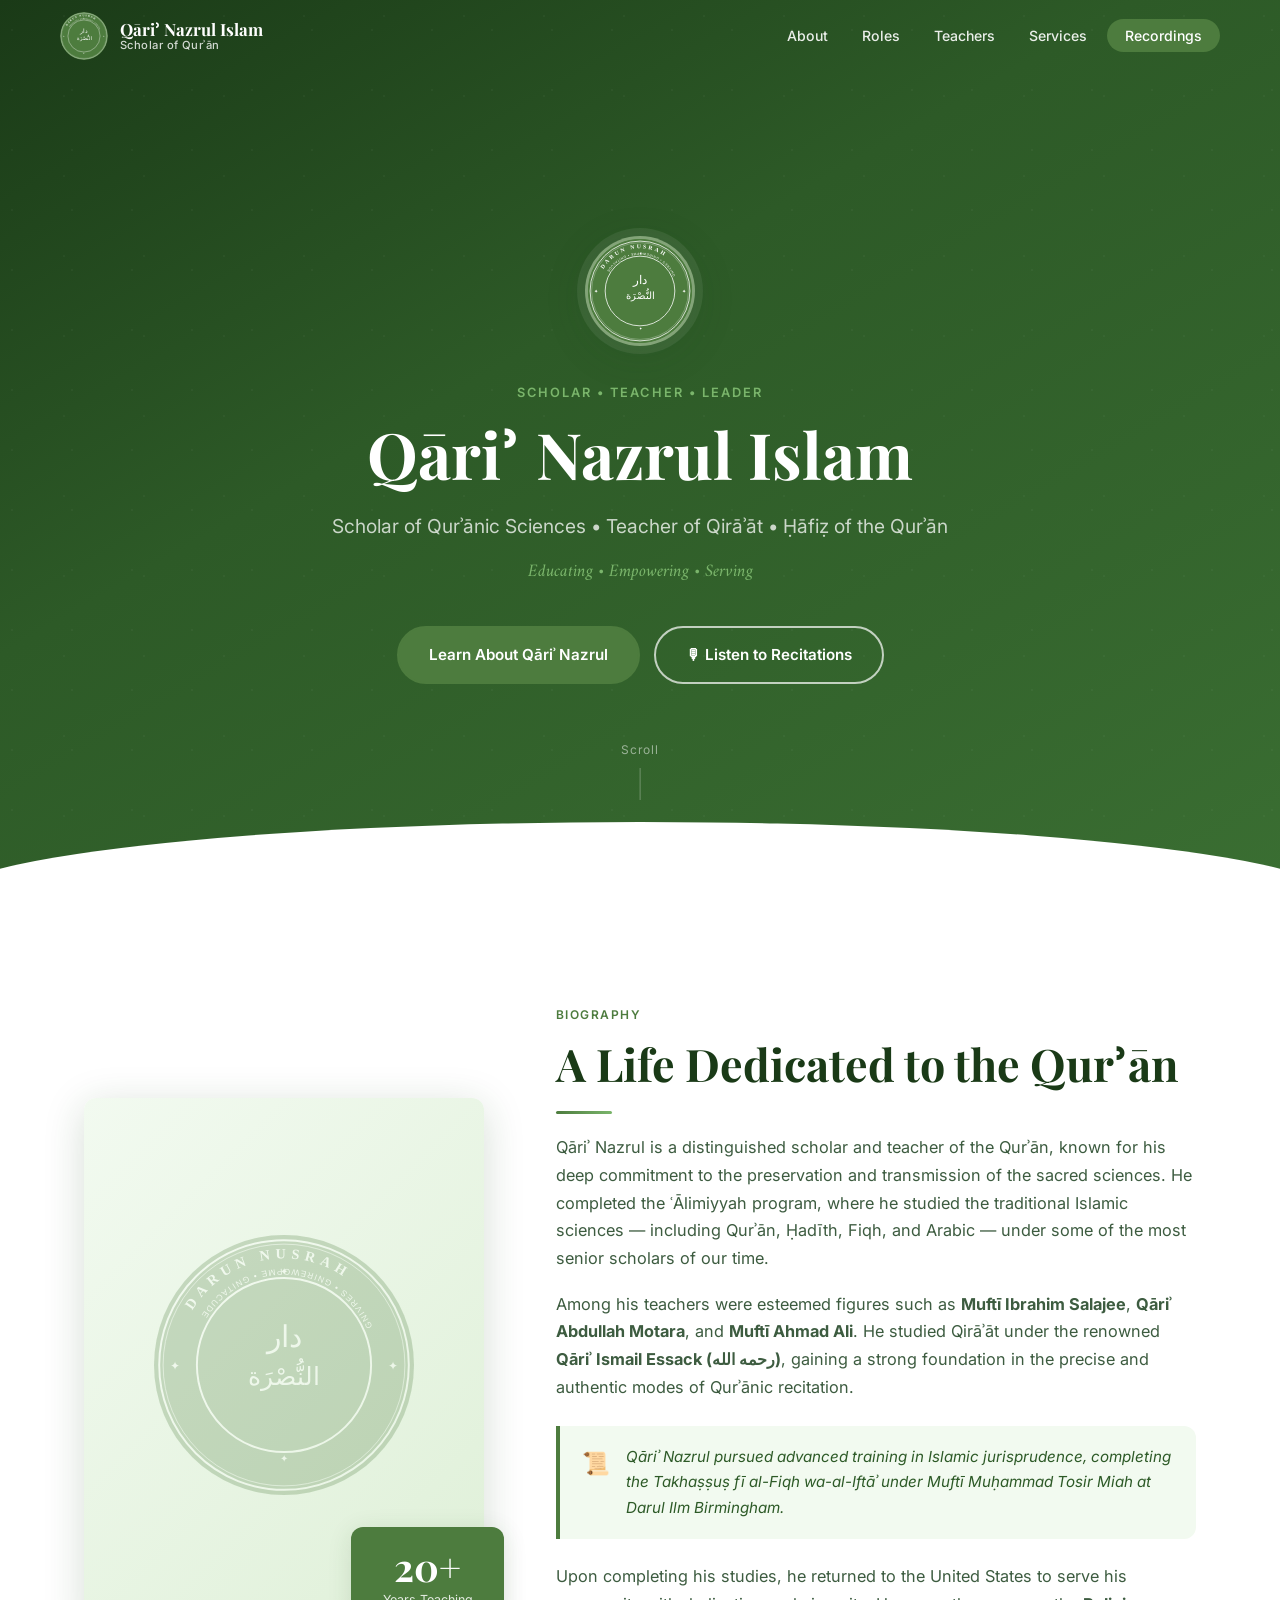
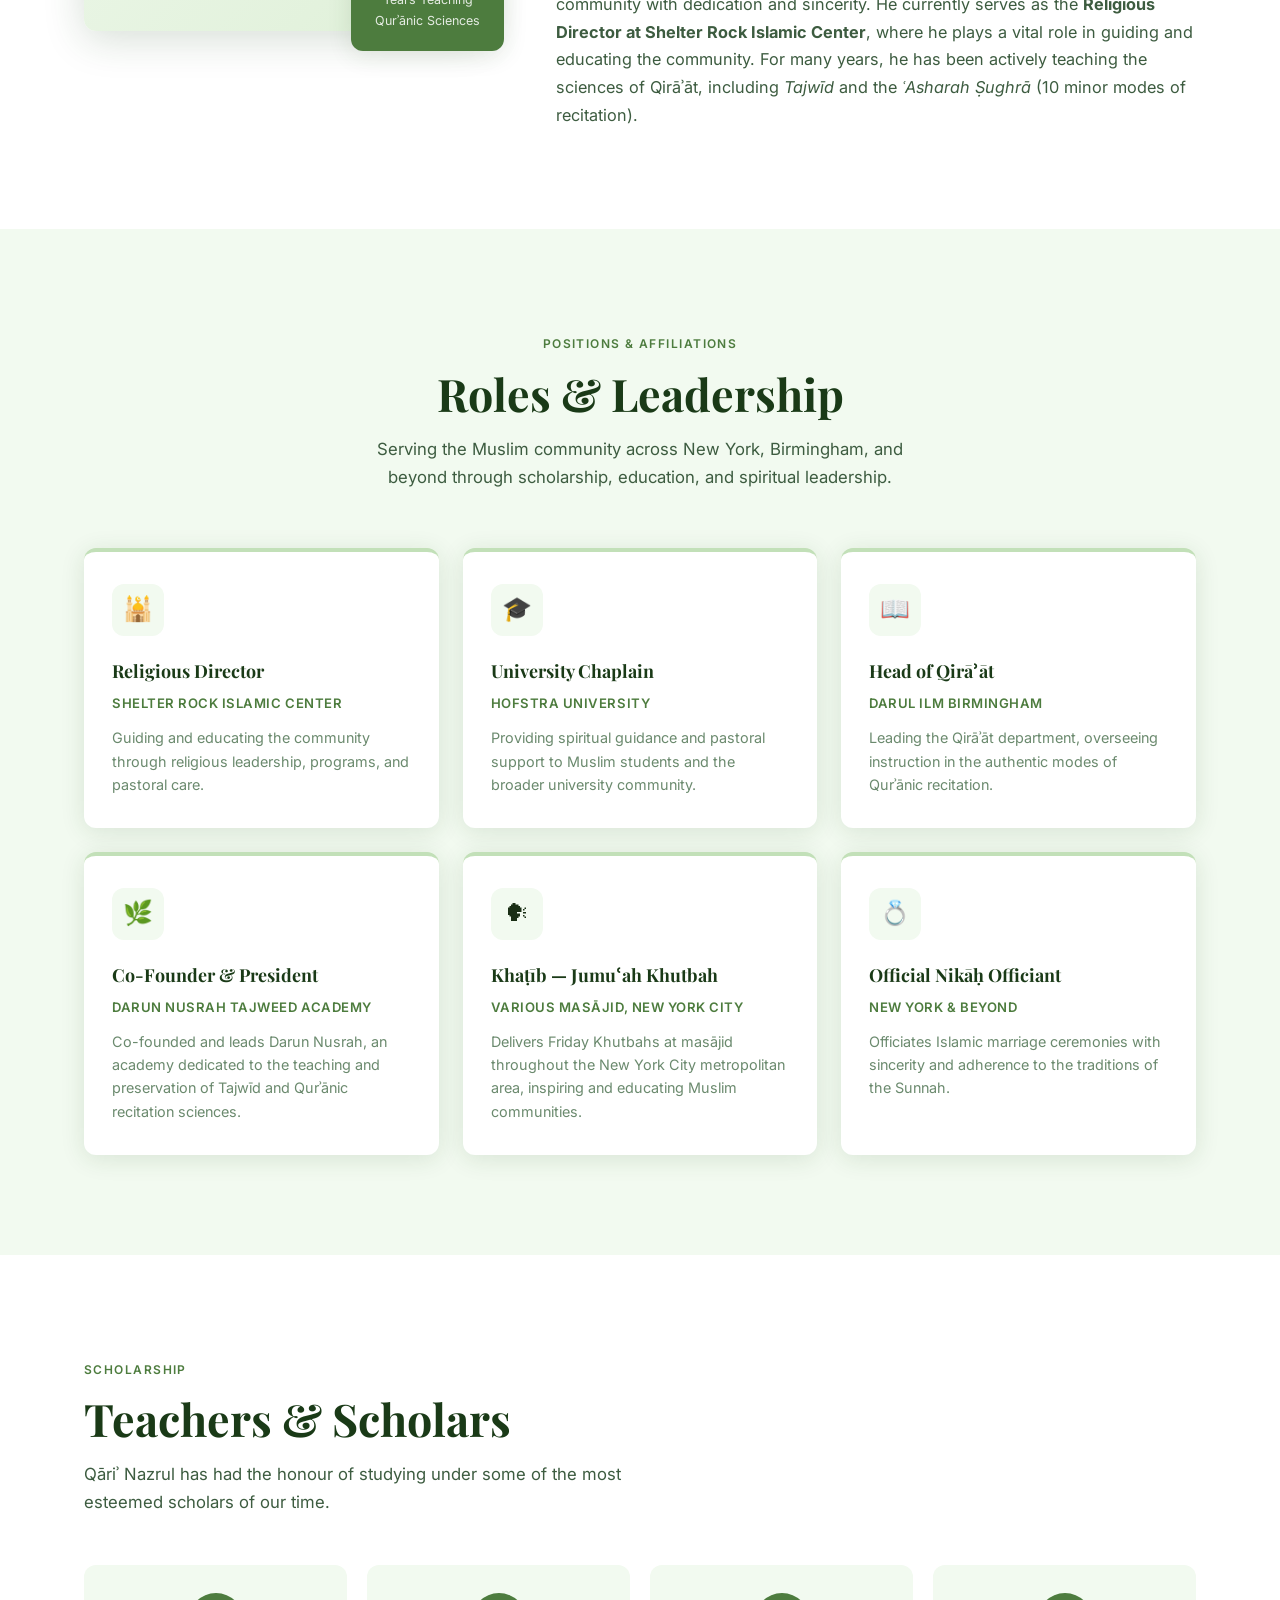
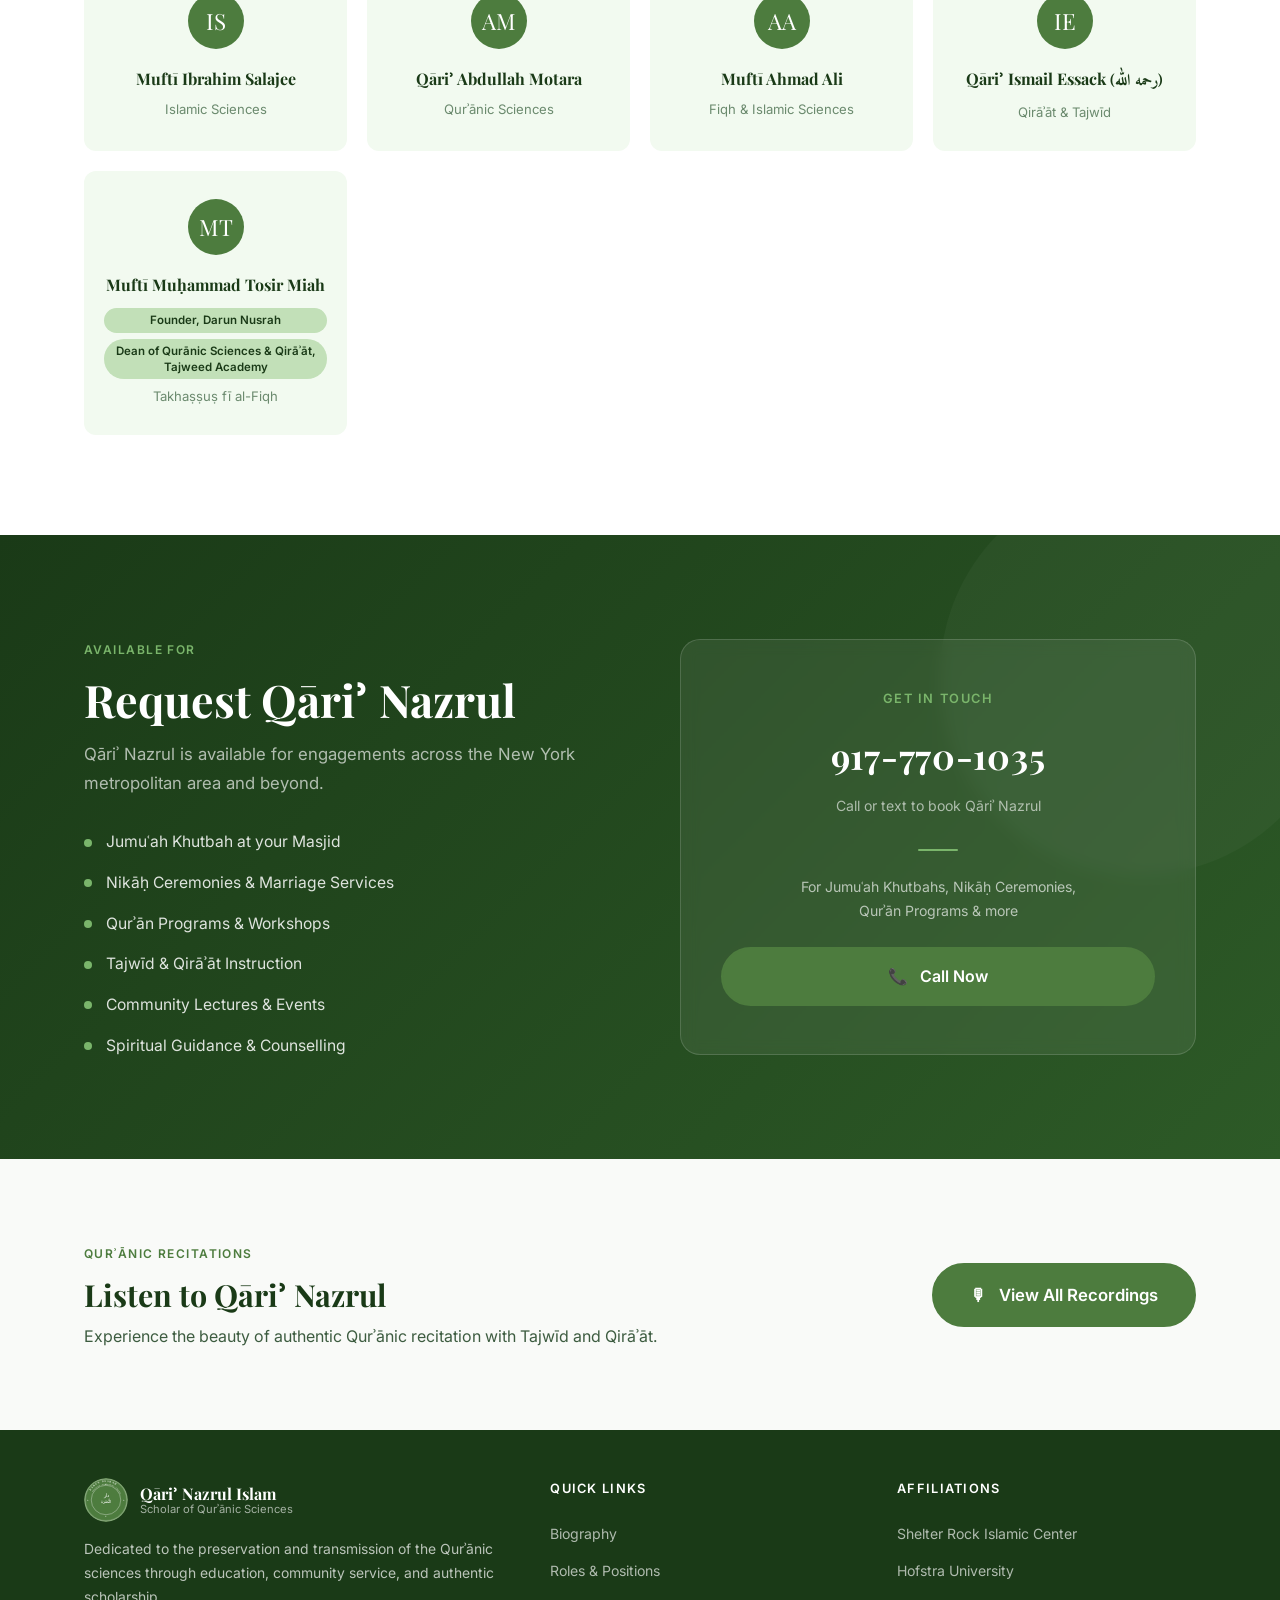
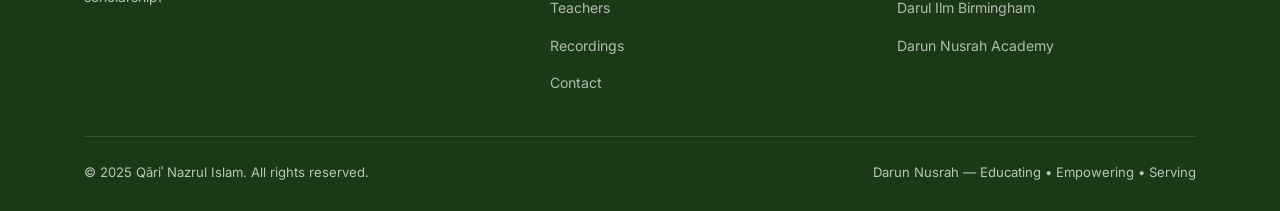
==== index.html @ 8e5436be "Update Muftī Muḥammad Tosir Miah's name, roles, and bio teaching description Co-Authored-By: Claude " ====
<!DOCTYPE html>
<html lang="en">
<head>
  <meta charset="UTF-8">
  <meta name="viewport" content="width=device-width, initial-scale=1.0">
  <title>Qāriʾ Nazrul Islam — Scholar of Qurʾān & Islamic Sciences</title>
  <meta name="description" content="Qāriʾ Nazrul Islam — Religious Director at Shelter Rock Islamic Center, Chaplain at Hofstra University, Head of Qirāʾāt at Darul Ilm Birmingham, Co-Founder of Darun Nusrah Tajweed Academy.">
  <link rel="icon" type="image/svg+xml" href="images/logo.svg">
  <link href="https://fonts.googleapis.com/css2?family=Amiri:ital,wght@0,400;0,700;1,400&family=Playfair+Display:ital,wght@0,400;0,600;0,700;1,400&family=Inter:wght@300;400;500;600&display=swap" rel="stylesheet">
  <link rel="stylesheet" href="css/styles.css">
</head>
<body>

  <!-- ── Navbar ──────────────────────────────────────────────── -->
  <nav class="navbar" id="navbar">
    <div class="nav-inner">
      <a href="index.html" class="nav-brand">
        <div class="nav-logo"><img src="images/logo.svg" alt="Darun Nusrah Logo"></div>
        <div class="nav-name">
          Qāriʾ Nazrul Islam
          <span>Scholar of Qurʾān</span>
        </div>
      </a>
      <button class="hamburger" id="hamburger" aria-label="Toggle menu">
        <span></span><span></span><span></span>
      </button>
      <ul class="nav-links" id="nav-links">
        <li><a href="#about">About</a></li>
        <li><a href="#roles">Roles</a></li>
        <li><a href="#scholars">Teachers</a></li>
        <li><a href="#services">Services</a></li>
        <li><a href="recordings.html" class="btn-nav">Recordings</a></li>
      </ul>
    </div>
  </nav>

  <!-- ── Hero ────────────────────────────────────────────────── -->
  <section class="hero">
    <div class="hero-inner">
      <div class="hero-logo">
        <img src="images/logo.svg" alt="Darun Nusrah">
      </div>
      <span class="hero-eyebrow">Scholar &bull; Teacher &bull; Leader</span>
      <h1 class="hero-title">Qāriʾ Nazrul Islam</h1>
      <p class="hero-subtitle">
        Scholar of Qurʾānic Sciences &bull; Teacher of Qirāʾāt &bull; Ḥāfiẓ of the Qurʾān
      </p>
      <p class="hero-tagline">Educating &bull; Empowering &bull; Serving</p>
      <div class="hero-actions">
        <a href="#about" class="btn btn-primary">Learn About Qāriʾ Nazrul</a>
        <a href="recordings.html" class="btn btn-outline">🎙 Listen to Recitations</a>
      </div>
    </div>
    <div class="hero-scroll">Scroll</div>
  </section>

  <!-- ── About ───────────────────────────────────────────────── -->
  <section class="about" id="about">
    <div class="container">
      <div class="about-grid">

        <div class="about-visual">
          <div class="about-portrait">
            <img src="images/logo.svg" alt="Darun Nusrah" class="about-portrait-logo">
          </div>
          <div class="about-badge">
            <div class="about-badge-num">20+</div>
            <div class="about-badge-text">Years Teaching<br>Qurʾānic Sciences</div>
          </div>
        </div>

        <div class="about-body">
          <span class="section-label">Biography</span>
          <h2 class="section-title">A Life Dedicated to the Qurʾān</h2>
          <div class="divider"></div>

          <p>
            Qāriʾ Nazrul is a distinguished scholar and teacher of the Qurʾān, known for his deep commitment
            to the preservation and transmission of the sacred sciences. He completed the ʿĀlimiyyah program,
            where he studied the traditional Islamic sciences — including Qurʾān, Ḥadīth, Fiqh, and Arabic —
            under some of the most senior scholars of our time.
          </p>
          <p>
            Among his teachers were esteemed figures such as <strong>Muftī Ibrahim Salajee</strong>,
            <strong>Qāriʾ Abdullah Motara</strong>, and <strong>Muftī Ahmad Ali</strong>. He studied
            Qirāʾāt under the renowned <strong>Qāriʾ Ismail Essack (رحمه الله)</strong>, gaining a strong
            foundation in the precise and authentic modes of Qurʾānic recitation.
          </p>

          <div class="about-highlight">
            <div class="about-highlight-icon">📜</div>
            <p>
              Qāriʾ Nazrul pursued advanced training in Islamic jurisprudence, completing the
              <em>Takhaṣṣuṣ fī al-Fiqh wa-al-Iftāʾ</em> under Muftī Muḥammad Tosir Miah at Darul Ilm Birmingham.
            </p>
          </div>

          <p>
            Upon completing his studies, he returned to the United States to serve his community with
            dedication and sincerity. He currently serves as the <strong>Religious Director at Shelter Rock
            Islamic Center</strong>, where he plays a vital role in guiding and educating the community.
            For many years, he has been actively teaching the sciences of Qirāʾāt, including
            <em>Tajwīd</em> and the <em>ʿAsharah Ṣughrā</em> (10 minor modes of recitation).
          </p>
        </div>

      </div>
    </div>
  </section>

  <!-- ── Roles ───────────────────────────────────────────────── -->
  <section class="roles" id="roles">
    <div class="container">
      <div class="roles-header">
        <span class="section-label">Positions &amp; Affiliations</span>
        <h2 class="section-title">Roles &amp; Leadership</h2>
        <p class="section-subtitle">
          Serving the Muslim community across New York, Birmingham, and beyond through scholarship,
          education, and spiritual leadership.
        </p>
      </div>

      <div class="roles-grid">

        <div class="role-card">
          <div class="role-icon">🕌</div>
          <div class="role-title">Religious Director</div>
          <div class="role-org">Shelter Rock Islamic Center</div>
          <p class="role-desc">
            Guiding and educating the community through religious leadership, programs, and pastoral care.
          </p>
        </div>

        <div class="role-card">
          <div class="role-icon">🎓</div>
          <div class="role-title">University Chaplain</div>
          <div class="role-org">Hofstra University</div>
          <p class="role-desc">
            Providing spiritual guidance and pastoral support to Muslim students and the broader
            university community.
          </p>
        </div>

        <div class="role-card">
          <div class="role-icon">📖</div>
          <div class="role-title">Head of Qirāʾāt</div>
          <div class="role-org">Darul Ilm Birmingham</div>
          <p class="role-desc">
            Leading the Qirāʾāt department, overseeing instruction in the authentic modes of
            Qurʾānic recitation.
          </p>
        </div>

        <div class="role-card">
          <div class="role-icon">🌿</div>
          <div class="role-title">Co-Founder &amp; President</div>
          <div class="role-org">Darun Nusrah Tajweed Academy</div>
          <p class="role-desc">
            Co-founded and leads Darun Nusrah, an academy dedicated to the teaching and preservation
            of Tajwīd and Qurʾānic recitation sciences.
          </p>
        </div>

        <div class="role-card">
          <div class="role-icon">🗣</div>
          <div class="role-title">Khaṭīb — Jumuʿah Khutbah</div>
          <div class="role-org">Various Masājid, New York City</div>
          <p class="role-desc">
            Delivers Friday Khutbahs at masājid throughout the New York City metropolitan area,
            inspiring and educating Muslim communities.
          </p>
        </div>

        <div class="role-card">
          <div class="role-icon">💍</div>
          <div class="role-title">Official Nikāḥ Officiant</div>
          <div class="role-org">New York &amp; Beyond</div>
          <p class="role-desc">
            Officiates Islamic marriage ceremonies with sincerity and adherence to the traditions of
            the Sunnah.
          </p>
        </div>

      </div>
    </div>
  </section>

  <!-- ── Teachers ────────────────────────────────────────────── -->
  <section class="teachers" id="scholars">
    <div class="container">
      <div class="teachers-header">
        <span class="section-label">Scholarship</span>
        <h2 class="section-title">Teachers &amp; Scholars</h2>
        <p class="section-subtitle">
          Qāriʾ Nazrul has had the honour of studying under some of the most esteemed scholars of our time.
        </p>
      </div>
      <div class="teachers-grid">

        <div class="teacher-card">
          <div class="teacher-initial">IS</div>
          <div class="teacher-name">Muftī Ibrahim Salajee</div>
          <div class="teacher-role">Islamic Sciences</div>
        </div>

        <div class="teacher-card">
          <div class="teacher-initial">AM</div>
          <div class="teacher-name">Qāriʾ Abdullah Motara</div>
          <div class="teacher-role">Qurʾānic Sciences</div>
        </div>

        <div class="teacher-card">
          <div class="teacher-initial">AA</div>
          <div class="teacher-name">Muftī Ahmad Ali</div>
          <div class="teacher-role">Fiqh &amp; Islamic Sciences</div>
        </div>

        <div class="teacher-card">
          <div class="teacher-initial">IE</div>
          <div class="teacher-name">Qāriʾ Ismail Essack <span style="font-family:var(--font-arabic)">(رحمه الله)</span></div>
          <div class="teacher-role">Qirāʾāt &amp; Tajwīd</div>
        </div>

        <div class="teacher-card">
          <div class="teacher-initial">MT</div>
          <div class="teacher-name">Muftī Muḥammad Tosir Miah</div>
          <div class="teacher-tags">
            <span class="teacher-tag">Founder, Darun Nusrah</span>
            <span class="teacher-tag">Dean of Qurānic Sciences &amp; Qirāʾāt, Tajweed Academy</span>
          </div>
          <div class="teacher-role">Takhaṣṣuṣ fī al-Fiqh</div>
        </div>

      </div>
    </div>
  </section>

  <!-- ── Services & Contact ───────────────────────────────────── -->
  <section class="services" id="services">
    <div class="container">
      <div class="services-inner">
        <div>
          <span class="section-label">Available For</span>
          <h2 class="section-title">Request Qāriʾ Nazrul</h2>
          <p class="section-subtitle">
            Qāriʾ Nazrul is available for engagements across the New York metropolitan area and beyond.
          </p>
          <ul class="services-list">
            <li>Jumuʿah Khutbah at your Masjid</li>
            <li>Nikāḥ Ceremonies &amp; Marriage Services</li>
            <li>Qurʾān Programs &amp; Workshops</li>
            <li>Tajwīd &amp; Qirāʾāt Instruction</li>
            <li>Community Lectures &amp; Events</li>
            <li>Spiritual Guidance &amp; Counselling</li>
          </ul>
        </div>

        <div class="contact-card">
          <div class="contact-card-label">Get in Touch</div>
          <div class="contact-phone">
            <a href="tel:+19177701035">917-770-1035</a>
          </div>
          <p class="contact-subtext">Call or text to book Qāriʾ Nazrul</p>
          <div class="contact-divider"></div>
          <p style="font-size:.88rem;color:rgba(255,255,255,.65);margin-bottom:24px;">
            For Jumuʿah Khutbahs, Nikāḥ Ceremonies,<br>Qurʾān Programs &amp; more
          </p>
          <a href="tel:+19177701035" class="btn btn-primary" style="width:100%;justify-content:center;font-size:1rem;">
            📞 &nbsp; Call Now
          </a>
        </div>
      </div>
    </div>
  </section>

  <!-- ── Recordings CTA ───────────────────────────────────────── -->
  <section class="recordings-cta">
    <div class="container">
      <div class="recordings-cta-inner">
        <div class="recordings-cta-text">
          <span class="section-label">Qurʾānic Recitations</span>
          <h2 class="section-title">Listen to Qāriʾ Nazrul</h2>
          <p>Experience the beauty of authentic Qurʾānic recitation with Tajwīd and Qirāʾāt.</p>
        </div>
        <a href="recordings.html" class="btn btn-primary" style="white-space:nowrap;font-size:1.05rem;padding:16px 36px;">
          🎙 &nbsp; View All Recordings
        </a>
      </div>
    </div>
  </section>

  <!-- ── Footer ──────────────────────────────────────────────── -->
  <footer>
    <div class="container">
      <div class="footer-inner">
        <div>
          <div class="footer-brand">
            <div class="footer-logo"><img src="images/logo.svg" alt="Darun Nusrah"></div>
            <div class="footer-brand-name">
              Qāriʾ Nazrul Islam
              <span>Scholar of Qurʾānic Sciences</span>
            </div>
          </div>
          <p class="footer-desc">
            Dedicated to the preservation and transmission of the Qurʾānic sciences through
            education, community service, and authentic scholarship.
          </p>
        </div>
        <div class="footer-col">
          <h4>Quick Links</h4>
          <ul class="footer-links">
            <li><a href="#about">Biography</a></li>
            <li><a href="#roles">Roles &amp; Positions</a></li>
            <li><a href="#scholars">Teachers</a></li>
            <li><a href="recordings.html">Recordings</a></li>
            <li><a href="#services">Contact</a></li>
          </ul>
        </div>
        <div class="footer-col">
          <h4>Affiliations</h4>
          <ul class="footer-links">
            <li><a href="#roles">Shelter Rock Islamic Center</a></li>
            <li><a href="#roles">Hofstra University</a></li>
            <li><a href="#roles">Darul Ilm Birmingham</a></li>
            <li><a href="#roles">Darun Nusrah Academy</a></li>
          </ul>
        </div>
      </div>
      <div class="footer-bottom">
        <span>&copy; 2025 Qāriʾ Nazrul Islam. All rights reserved.</span>
        <span>
          Darun Nusrah — Educating &bull; Empowering &bull; Serving
        </span>
      </div>
    </div>
  </footer>

  <script>
    // Navbar scroll effect
    const navbar = document.getElementById('navbar');
    window.addEventListener('scroll', () => {
      navbar.classList.toggle('scrolled', window.scrollY > 40);
    });

    // Mobile menu
    const hamburger = document.getElementById('hamburger');
    const navLinks  = document.getElementById('nav-links');
    hamburger.addEventListener('click', () => {
      navLinks.classList.toggle('open');
    });
    navLinks.querySelectorAll('a').forEach(link => {
      link.addEventListener('click', () => navLinks.classList.remove('open'));
    });
  </script>
</body>
</html>
---- css/styles.css ----
/* ─── Variables ─────────────────────────────────────────────── */
:root {
  --green-900: #1a3a17;
  --green-800: #2d5a27;
  --green-700: #3a6e32;
  --green-600: #4d7c3e;   /* logo green */
  --green-500: #5e9450;
  --green-400: #7ab56b;
  --green-200: #c2e0b8;
  --green-100: #dff0d8;
  --green-50:  #f2faf0;
  --white:     #ffffff;
  --off-white: #f9faf8;
  --text-dark: #1a2e15;
  --text-mid:  #3d5c40;
  --text-light:#6b8a6e;
  --shadow:    0 4px 24px rgba(30,70,25,.12);
  --shadow-lg: 0 8px 40px rgba(30,70,25,.18);
  --radius:    12px;
  --font-serif: 'Playfair Display', Georgia, serif;
  --font-sans:  'Inter', -apple-system, BlinkMacSystemFont, sans-serif;
  --font-arabic:'Amiri', 'Times New Roman', serif;
  --transition: .25s ease;
}

/* ─── Reset ─────────────────────────────────────────────────── */
*, *::before, *::after { box-sizing: border-box; margin: 0; padding: 0; }
html { scroll-behavior: smooth; }
body {
  font-family: var(--font-sans);
  color: var(--text-dark);
  background: var(--white);
  line-height: 1.7;
  overflow-x: hidden;
}
img { max-width: 100%; display: block; }
a  { color: inherit; text-decoration: none; }

/* ─── Utility ────────────────────────────────────────────────── */
.container {
  max-width: 1160px;
  margin: 0 auto;
  padding: 0 24px;
}
.section-label {
  display: inline-block;
  font-size: .75rem;
  font-weight: 600;
  letter-spacing: .12em;
  text-transform: uppercase;
  color: var(--green-600);
  margin-bottom: 12px;
}
.section-title {
  font-family: var(--font-serif);
  font-size: clamp(1.9rem, 4vw, 2.8rem);
  font-weight: 700;
  line-height: 1.2;
  color: var(--green-900);
}
.section-subtitle {
  margin-top: 14px;
  font-size: 1.05rem;
  color: var(--text-mid);
  max-width: 560px;
}
.btn {
  display: inline-flex;
  align-items: center;
  gap: 8px;
  padding: 14px 30px;
  border-radius: 50px;
  font-family: var(--font-sans);
  font-size: .95rem;
  font-weight: 600;
  cursor: pointer;
  transition: var(--transition);
  border: 2px solid transparent;
}
.btn-primary {
  background: var(--green-600);
  color: var(--white);
  border-color: var(--green-600);
}
.btn-primary:hover {
  background: var(--green-700);
  border-color: var(--green-700);
  transform: translateY(-2px);
  box-shadow: var(--shadow);
}
.btn-outline {
  background: transparent;
  color: var(--white);
  border-color: rgba(255,255,255,.7);
}
.btn-outline:hover {
  background: rgba(255,255,255,.1);
  border-color: var(--white);
  transform: translateY(-2px);
}
.btn-outline-green {
  background: transparent;
  color: var(--green-600);
  border-color: var(--green-600);
}
.btn-outline-green:hover {
  background: var(--green-600);
  color: var(--white);
  transform: translateY(-2px);
}
.divider {
  width: 56px;
  height: 3px;
  background: linear-gradient(90deg, var(--green-600), var(--green-400));
  border-radius: 2px;
  margin: 20px 0;
}

/* ─── Navbar ─────────────────────────────────────────────────── */
.navbar {
  position: fixed;
  top: 0; left: 0; right: 0;
  z-index: 1000;
  padding: 0 24px;
  transition: background var(--transition), box-shadow var(--transition);
}
.navbar.scrolled {
  background: var(--white);
  box-shadow: 0 2px 16px rgba(0,0,0,.08);
}
.nav-inner {
  max-width: 1160px;
  margin: 0 auto;
  height: 72px;
  display: flex;
  align-items: center;
  justify-content: space-between;
}
.nav-brand {
  display: flex;
  align-items: center;
  gap: 12px;
}
.nav-logo {
  width: 48px;
  height: 48px;
  border-radius: 50%;
  overflow: hidden;
  flex-shrink: 0;
}
.nav-logo img { width: 100%; height: 100%; object-fit: cover; }
.nav-name {
  font-family: var(--font-serif);
  font-size: 1.05rem;
  font-weight: 700;
  color: var(--white);
  line-height: 1.2;
  transition: color var(--transition);
}
.navbar.scrolled .nav-name { color: var(--green-900); }
.nav-name span {
  display: block;
  font-family: var(--font-sans);
  font-size: .7rem;
  font-weight: 500;
  opacity: .8;
  letter-spacing: .04em;
}
.nav-links {
  display: flex;
  align-items: center;
  gap: 6px;
  list-style: none;
}
.nav-links a {
  padding: 8px 14px;
  border-radius: 6px;
  font-size: .88rem;
  font-weight: 500;
  color: rgba(255,255,255,.9);
  transition: var(--transition);
}
.navbar.scrolled .nav-links a { color: var(--text-dark); }
.nav-links a:hover {
  background: rgba(255,255,255,.15);
  color: var(--white);
}
.navbar.scrolled .nav-links a:hover {
  background: var(--green-50);
  color: var(--green-700);
}
.nav-links .btn-nav {
  background: var(--green-600);
  color: var(--white) !important;
  padding: 8px 18px;
  border-radius: 50px;
}
.nav-links .btn-nav:hover {
  background: var(--green-700) !important;
  color: var(--white) !important;
}
.hamburger {
  display: none;
  flex-direction: column;
  gap: 5px;
  background: none;
  border: none;
  cursor: pointer;
  padding: 4px;
}
.hamburger span {
  display: block;
  width: 24px;
  height: 2px;
  background: var(--white);
  border-radius: 2px;
  transition: var(--transition);
}
.navbar.scrolled .hamburger span { background: var(--green-900); }

/* ─── Hero ────────────────────────────────────────────────────── */
.hero {
  min-height: 100vh;
  background: linear-gradient(150deg, var(--green-900) 0%, var(--green-800) 40%, var(--green-700) 100%);
  display: flex;
  align-items: center;
  position: relative;
  overflow: hidden;
}
.hero::before {
  content: '';
  position: absolute;
  inset: 0;
  background-image:
    radial-gradient(circle at 20% 50%, rgba(255,255,255,.03) 1px, transparent 1px),
    radial-gradient(circle at 80% 20%, rgba(255,255,255,.03) 1px, transparent 1px);
  background-size: 60px 60px, 80px 80px;
}
.hero::after {
  content: '';
  position: absolute;
  bottom: -2px; left: 0; right: 0;
  height: 80px;
  background: var(--white);
  clip-path: ellipse(55% 100% at 50% 100%);
}
.hero-inner {
  position: relative;
  z-index: 1;
  text-align: center;
  padding: 120px 24px 100px;
  max-width: 800px;
  margin: 0 auto;
}
.hero-logo {
  width: 110px;
  height: 110px;
  border-radius: 50%;
  margin: 0 auto 32px;
  border: 3px solid rgba(255,255,255,.3);
  box-shadow: 0 0 0 8px rgba(255,255,255,.07), var(--shadow-lg);
  overflow: hidden;
  background: var(--green-600);
}
.hero-logo img { width: 100%; height: 100%; object-fit: cover; }
.hero-eyebrow {
  display: inline-block;
  font-size: .8rem;
  font-weight: 600;
  letter-spacing: .16em;
  text-transform: uppercase;
  color: var(--green-400);
  margin-bottom: 16px;
}
.hero-title {
  font-family: var(--font-serif);
  font-size: clamp(2.4rem, 6vw, 4rem);
  font-weight: 700;
  color: var(--white);
  line-height: 1.1;
  margin-bottom: 20px;
}
.hero-subtitle {
  font-size: clamp(1rem, 2vw, 1.2rem);
  color: rgba(255,255,255,.75);
  margin-bottom: 14px;
}
.hero-tagline {
  font-family: var(--font-arabic);
  font-size: 1.1rem;
  color: var(--green-400);
  margin-bottom: 40px;
  font-style: italic;
}
.hero-actions {
  display: flex;
  gap: 14px;
  justify-content: center;
  flex-wrap: wrap;
}
.hero-scroll {
  position: absolute;
  bottom: 100px;
  left: 50%;
  transform: translateX(-50%);
  display: flex;
  flex-direction: column;
  align-items: center;
  gap: 8px;
  color: rgba(255,255,255,.5);
  font-size: .75rem;
  letter-spacing: .08em;
  animation: bounce 2.5s infinite;
}
.hero-scroll::after {
  content: '';
  width: 1.5px;
  height: 32px;
  background: rgba(255,255,255,.3);
}
@keyframes bounce {
  0%, 100% { transform: translateX(-50%) translateY(0); }
  50%       { transform: translateX(-50%) translateY(6px); }
}

/* ─── About ─────────────────────────────────────────────────── */
.about {
  padding: 100px 0;
  background: var(--white);
}
.about-grid {
  display: grid;
  grid-template-columns: 1fr 1.6fr;
  gap: 72px;
  align-items: center;
}
.about-visual {
  position: relative;
}
.about-portrait {
  width: 100%;
  aspect-ratio: 3/4;
  border-radius: var(--radius);
  background: linear-gradient(135deg, var(--green-50), var(--green-100));
  display: flex;
  align-items: center;
  justify-content: center;
  box-shadow: var(--shadow-lg);
  overflow: hidden;
}
.about-portrait-logo {
  width: 65%;
  opacity: .25;
}
.about-badge {
  position: absolute;
  bottom: -20px;
  right: -20px;
  background: var(--green-600);
  color: var(--white);
  border-radius: var(--radius);
  padding: 20px 24px;
  box-shadow: var(--shadow);
  text-align: center;
}
.about-badge-num {
  font-family: var(--font-serif);
  font-size: 2.4rem;
  font-weight: 700;
  line-height: 1;
}
.about-badge-text {
  font-size: .78rem;
  opacity: .85;
  margin-top: 4px;
}
.about-body p {
  color: var(--text-mid);
  margin-bottom: 18px;
  font-size: 1.02rem;
}
.about-body p:last-child { margin-bottom: 0; }
.about-highlight {
  display: flex;
  gap: 16px;
  background: var(--green-50);
  border-left: 4px solid var(--green-600);
  border-radius: 0 var(--radius) var(--radius) 0;
  padding: 18px 22px;
  margin: 24px 0;
}
.about-highlight-icon {
  font-size: 1.4rem;
  flex-shrink: 0;
}
.about-highlight p {
  margin: 0;
  font-size: .95rem;
  font-style: italic;
  color: var(--green-800);
}

/* ─── Roles ─────────────────────────────────────────────────── */
.roles {
  padding: 100px 0;
  background: var(--green-50);
}
.roles-header { text-align: center; margin-bottom: 56px; }
.roles-header .section-subtitle { margin: 14px auto 0; }
.roles-grid {
  display: grid;
  grid-template-columns: repeat(3, 1fr);
  gap: 24px;
}
.role-card {
  background: var(--white);
  border-radius: var(--radius);
  padding: 32px 28px;
  box-shadow: var(--shadow);
  transition: var(--transition);
  border-top: 4px solid var(--green-200);
  position: relative;
  overflow: hidden;
}
.role-card::after {
  content: '';
  position: absolute;
  top: 0; left: 0; right: 0;
  height: 4px;
  background: linear-gradient(90deg, var(--green-600), var(--green-400));
  transform: scaleX(0);
  transform-origin: left;
  transition: transform var(--transition);
}
.role-card:hover { transform: translateY(-4px); box-shadow: var(--shadow-lg); }
.role-card:hover::after { transform: scaleX(1); }
.role-icon {
  width: 52px;
  height: 52px;
  border-radius: 12px;
  background: var(--green-50);
  display: flex;
  align-items: center;
  justify-content: center;
  font-size: 1.5rem;
  margin-bottom: 20px;
}
.role-title {
  font-family: var(--font-serif);
  font-size: 1.12rem;
  font-weight: 700;
  color: var(--green-900);
  margin-bottom: 6px;
}
.role-org {
  font-size: .82rem;
  font-weight: 600;
  color: var(--green-600);
  letter-spacing: .04em;
  text-transform: uppercase;
  margin-bottom: 12px;
}
.role-desc {
  font-size: .9rem;
  color: var(--text-light);
  line-height: 1.6;
}

/* ─── Teachers ────────────────────────────────────────────────── */
.teachers {
  padding: 100px 0;
  background: var(--white);
}
.teachers-header { margin-bottom: 48px; }
.teachers-grid {
  display: grid;
  grid-template-columns: repeat(4, 1fr);
  gap: 20px;
  margin-top: 48px;
}
.teacher-card {
  background: var(--green-50);
  border-radius: var(--radius);
  padding: 28px 20px;
  text-align: center;
  transition: var(--transition);
}
.teacher-card:hover { background: var(--green-100); transform: translateY(-2px); }
.teacher-initial {
  width: 56px;
  height: 56px;
  border-radius: 50%;
  background: var(--green-600);
  color: var(--white);
  font-family: var(--font-serif);
  font-size: 1.4rem;
  display: flex;
  align-items: center;
  justify-content: center;
  margin: 0 auto 16px;
}
.teacher-name {
  font-family: var(--font-serif);
  font-size: 1rem;
  font-weight: 700;
  color: var(--green-900);
  margin-bottom: 6px;
}
.teacher-role { font-size: .82rem; color: var(--text-light); }
.teacher-tags { display: flex; flex-direction: column; gap: 6px; margin: 10px 0 6px; }
.teacher-tag {
  display: inline-block;
  background: var(--green-200);
  color: var(--green-900);
  font-size: .72rem;
  font-weight: 600;
  padding: 4px 10px;
  border-radius: 20px;
  line-height: 1.4;
}

/* ─── Services ────────────────────────────────────────────────── */
.services {
  padding: 100px 0;
  background: linear-gradient(135deg, var(--green-900) 0%, var(--green-800) 100%);
  position: relative;
  overflow: hidden;
}
.services::before {
  content: '';
  position: absolute;
  top: -60px; right: -60px;
  width: 400px; height: 400px;
  border-radius: 50%;
  background: rgba(255,255,255,.03);
}
.services-inner {
  position: relative;
  z-index: 1;
  display: grid;
  grid-template-columns: 1fr 1fr;
  gap: 80px;
  align-items: center;
}
.services .section-label { color: var(--green-400); }
.services .section-title { color: var(--white); }
.services .section-subtitle { color: rgba(255,255,255,.65); }
.services-list {
  list-style: none;
  margin-top: 32px;
  display: flex;
  flex-direction: column;
  gap: 14px;
}
.services-list li {
  display: flex;
  align-items: center;
  gap: 14px;
  color: rgba(255,255,255,.85);
  font-size: .98rem;
}
.services-list li::before {
  content: '';
  width: 8px;
  height: 8px;
  border-radius: 50%;
  background: var(--green-400);
  flex-shrink: 0;
}
.contact-card {
  background: rgba(255,255,255,.07);
  border: 1px solid rgba(255,255,255,.15);
  border-radius: 20px;
  padding: 48px 40px;
  text-align: center;
  backdrop-filter: blur(8px);
}
.contact-card-label {
  font-size: .8rem;
  font-weight: 600;
  letter-spacing: .12em;
  text-transform: uppercase;
  color: var(--green-400);
  margin-bottom: 16px;
}
.contact-phone {
  font-family: var(--font-serif);
  font-size: 2.2rem;
  font-weight: 700;
  color: var(--white);
  margin-bottom: 8px;
  letter-spacing: .02em;
}
.contact-phone a {
  color: inherit;
  transition: color var(--transition);
}
.contact-phone a:hover { color: var(--green-400); }
.contact-subtext {
  font-size: .88rem;
  color: rgba(255,255,255,.6);
  margin-bottom: 32px;
}
.contact-divider {
  width: 40px;
  height: 2px;
  background: var(--green-400);
  margin: 24px auto;
  border-radius: 2px;
}
.contact-card .btn-primary { width: 100%; justify-content: center; font-size: 1rem; }

/* ─── Recordings CTA ─────────────────────────────────────────── */
.recordings-cta {
  padding: 80px 0;
  background: var(--off-white);
}
.recordings-cta-inner {
  display: flex;
  align-items: center;
  justify-content: space-between;
  gap: 32px;
  flex-wrap: wrap;
}
.recordings-cta-text .section-title { font-size: 1.9rem; }
.recordings-cta-text p { color: var(--text-mid); margin-top: 10px; }

/* ─── Footer ─────────────────────────────────────────────────── */
footer {
  background: var(--green-900);
  color: rgba(255,255,255,.7);
  padding: 48px 0 28px;
}
.footer-inner {
  display: grid;
  grid-template-columns: 1.4fr 1fr 1fr;
  gap: 48px;
  margin-bottom: 40px;
}
.footer-brand {
  display: flex;
  align-items: center;
  gap: 12px;
  margin-bottom: 16px;
}
.footer-logo {
  width: 44px;
  height: 44px;
  border-radius: 50%;
  overflow: hidden;
}
.footer-logo img { width: 100%; }
.footer-brand-name {
  font-family: var(--font-serif);
  font-size: 1rem;
  font-weight: 700;
  color: var(--white);
  line-height: 1.2;
}
.footer-brand-name span {
  display: block;
  font-family: var(--font-sans);
  font-size: .7rem;
  font-weight: 400;
  opacity: .6;
}
.footer-desc { font-size: .87rem; line-height: 1.7; }
.footer-col h4 {
  font-size: .8rem;
  font-weight: 600;
  letter-spacing: .1em;
  text-transform: uppercase;
  color: var(--white);
  margin-bottom: 20px;
}
.footer-links {
  list-style: none;
  display: flex;
  flex-direction: column;
  gap: 10px;
}
.footer-links a {
  font-size: .88rem;
  color: rgba(255,255,255,.65);
  transition: color var(--transition);
}
.footer-links a:hover { color: var(--green-400); }
.footer-bottom {
  border-top: 1px solid rgba(255,255,255,.1);
  padding-top: 24px;
  display: flex;
  align-items: center;
  justify-content: space-between;
  font-size: .82rem;
  flex-wrap: wrap;
  gap: 12px;
}
.footer-bottom a { color: var(--green-400); }

/* ─── Recordings Page ────────────────────────────────────────── */
.page-hero {
  padding: 160px 0 80px;
  background: linear-gradient(150deg, var(--green-900), var(--green-700));
  text-align: center;
  position: relative;
  overflow: hidden;
}
.page-hero::after {
  content: '';
  position: absolute;
  bottom: -2px; left: 0; right: 0;
  height: 60px;
  background: var(--white);
  clip-path: ellipse(55% 100% at 50% 100%);
}
.page-hero .section-label { color: var(--green-400); }
.page-hero .section-title { color: var(--white); max-width: 600px; margin: 0 auto; }
.page-hero .section-subtitle { color: rgba(255,255,255,.7); margin: 14px auto 0; }

.recordings-section { padding: 80px 0; }
.recordings-section + .recordings-section { padding-top: 0; }

.rec-category-title {
  font-family: var(--font-serif);
  font-size: 1.5rem;
  font-weight: 700;
  color: var(--green-900);
  margin-bottom: 28px;
  display: flex;
  align-items: center;
  gap: 14px;
}
.rec-category-title::after {
  content: '';
  flex: 1;
  height: 1px;
  background: var(--green-200);
}

.rec-grid {
  display: grid;
  grid-template-columns: repeat(3, 1fr);
  gap: 20px;
}
.rec-card {
  background: var(--white);
  border: 1px solid var(--green-100);
  border-radius: var(--radius);
  overflow: hidden;
  transition: var(--transition);
  box-shadow: 0 2px 8px rgba(30,70,25,.06);
}
.rec-card:hover { transform: translateY(-3px); box-shadow: var(--shadow); }
.rec-card-header {
  background: linear-gradient(135deg, var(--green-800), var(--green-600));
  padding: 20px 22px;
  display: flex;
  align-items: flex-start;
  justify-content: space-between;
}
.rec-arabic {
  font-family: var(--font-arabic);
  font-size: 1.6rem;
  color: var(--white);
  direction: rtl;
  line-height: 1.2;
}
.rec-number {
  font-size: .8rem;
  font-weight: 700;
  color: rgba(255,255,255,.5);
  font-family: var(--font-sans);
}
.rec-card-body { padding: 18px 22px; }
.rec-surah-name {
  font-family: var(--font-serif);
  font-size: 1.1rem;
  font-weight: 700;
  color: var(--green-900);
  margin-bottom: 4px;
}
.rec-meta {
  font-size: .78rem;
  color: var(--text-light);
  margin-bottom: 14px;
}
.rec-audio {
  width: 100%;
  height: 36px;
  accent-color: var(--green-600);
}
.rec-coming-soon {
  background: var(--green-50);
  border-radius: 6px;
  padding: 8px 14px;
  font-size: .82rem;
  color: var(--green-600);
  font-weight: 500;
  text-align: center;
  border: 1px dashed var(--green-300);
}

/* ─── Responsive ─────────────────────────────────────────────── */
@media (max-width: 1024px) {
  .about-grid          { grid-template-columns: 1fr; gap: 48px; }
  .about-visual        { max-width: 380px; margin: 0 auto; }
  .roles-grid          { grid-template-columns: repeat(2, 1fr); }
  .teachers-grid       { grid-template-columns: repeat(2, 1fr); }
  .services-inner      { grid-template-columns: 1fr; gap: 48px; }
  .footer-inner        { grid-template-columns: 1fr 1fr; }
  .rec-grid            { grid-template-columns: repeat(2, 1fr); }
}
@media (max-width: 768px) {
  .hamburger           { display: flex; }
  .nav-links           { display: none; position: absolute; top: 72px; left: 0; right: 0;
                         background: var(--white); flex-direction: column; padding: 16px;
                         box-shadow: 0 8px 24px rgba(0,0,0,.12); }
  .nav-links.open      { display: flex; }
  .nav-links a         { color: var(--text-dark) !important; padding: 12px 16px; border-radius: 8px; }
  .nav-links a:hover   { background: var(--green-50) !important; color: var(--green-700) !important; }
  .roles-grid          { grid-template-columns: 1fr; }
  .teachers-grid       { grid-template-columns: 1fr 1fr; }
  .footer-inner        { grid-template-columns: 1fr; gap: 32px; }
  .rec-grid            { grid-template-columns: 1fr; }
  .recordings-cta-inner{ flex-direction: column; text-align: center; }
  .hero-actions        { flex-direction: column; align-items: center; }
}
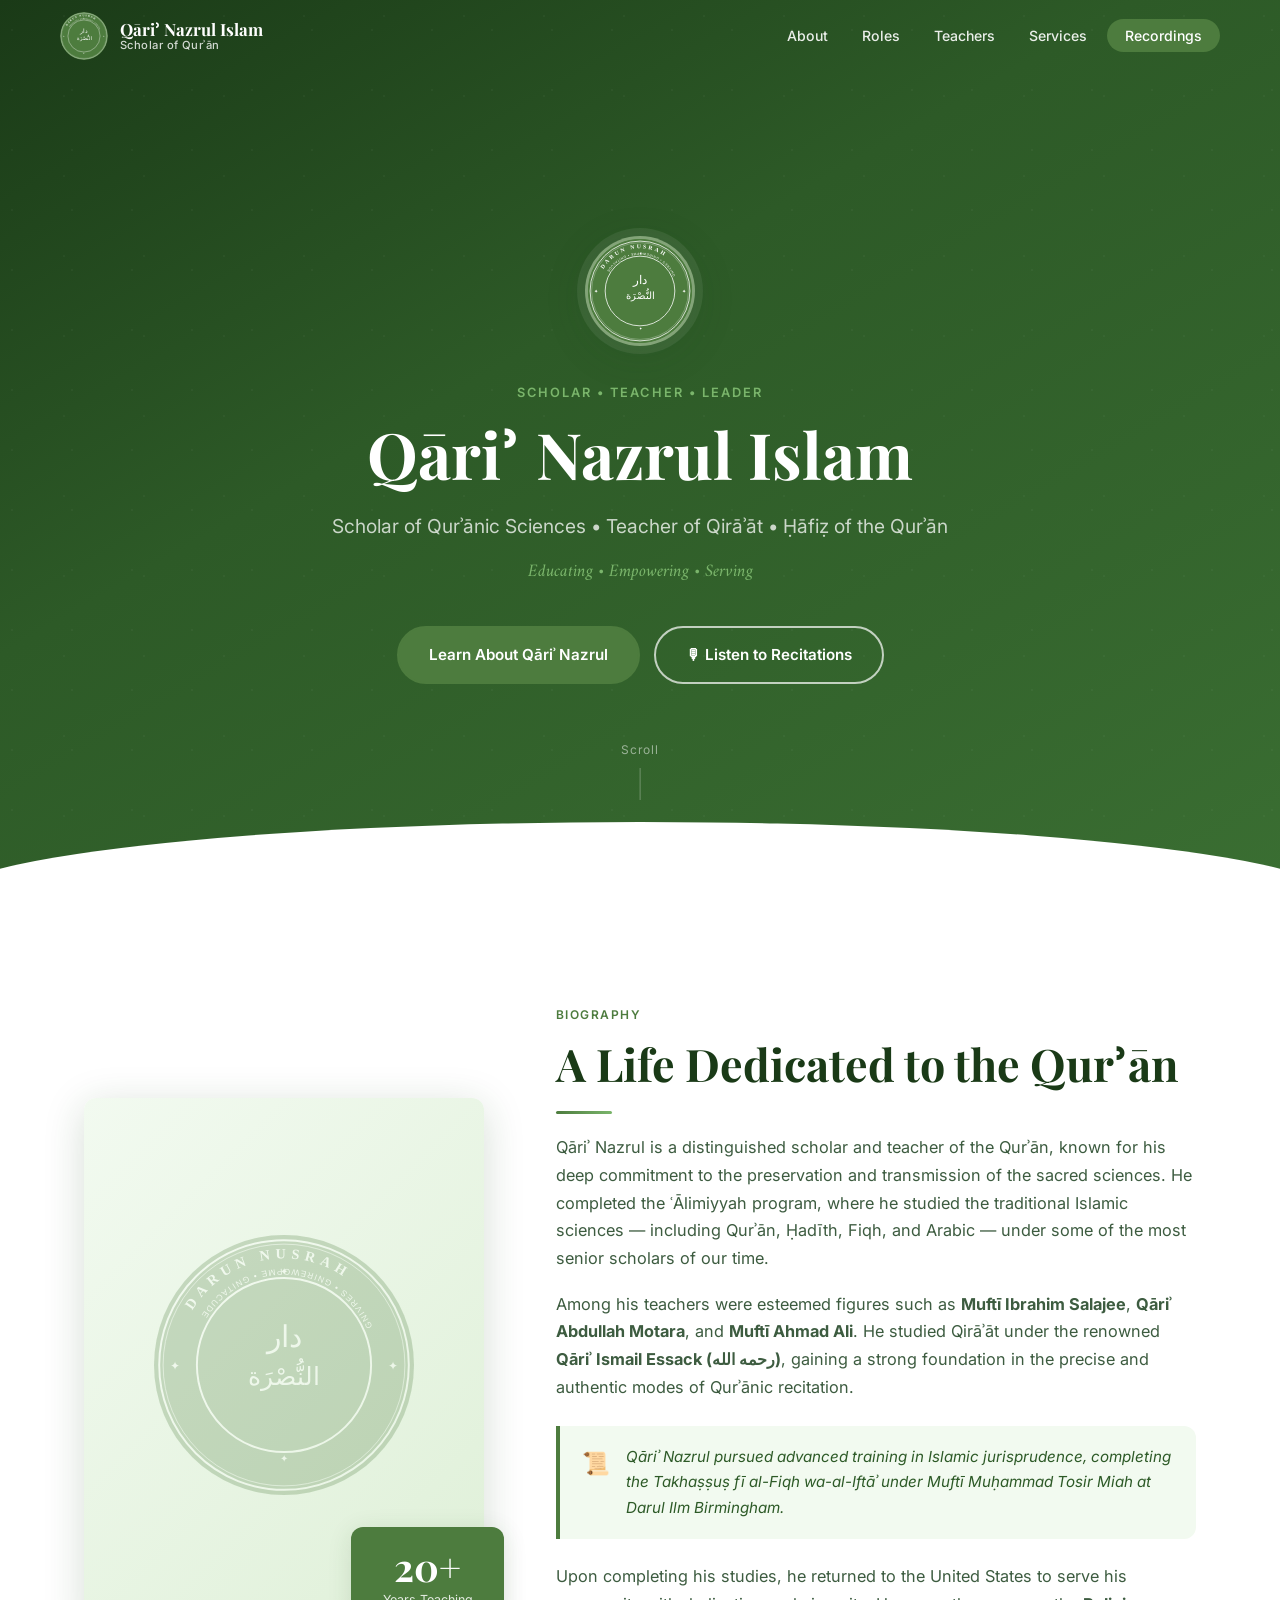
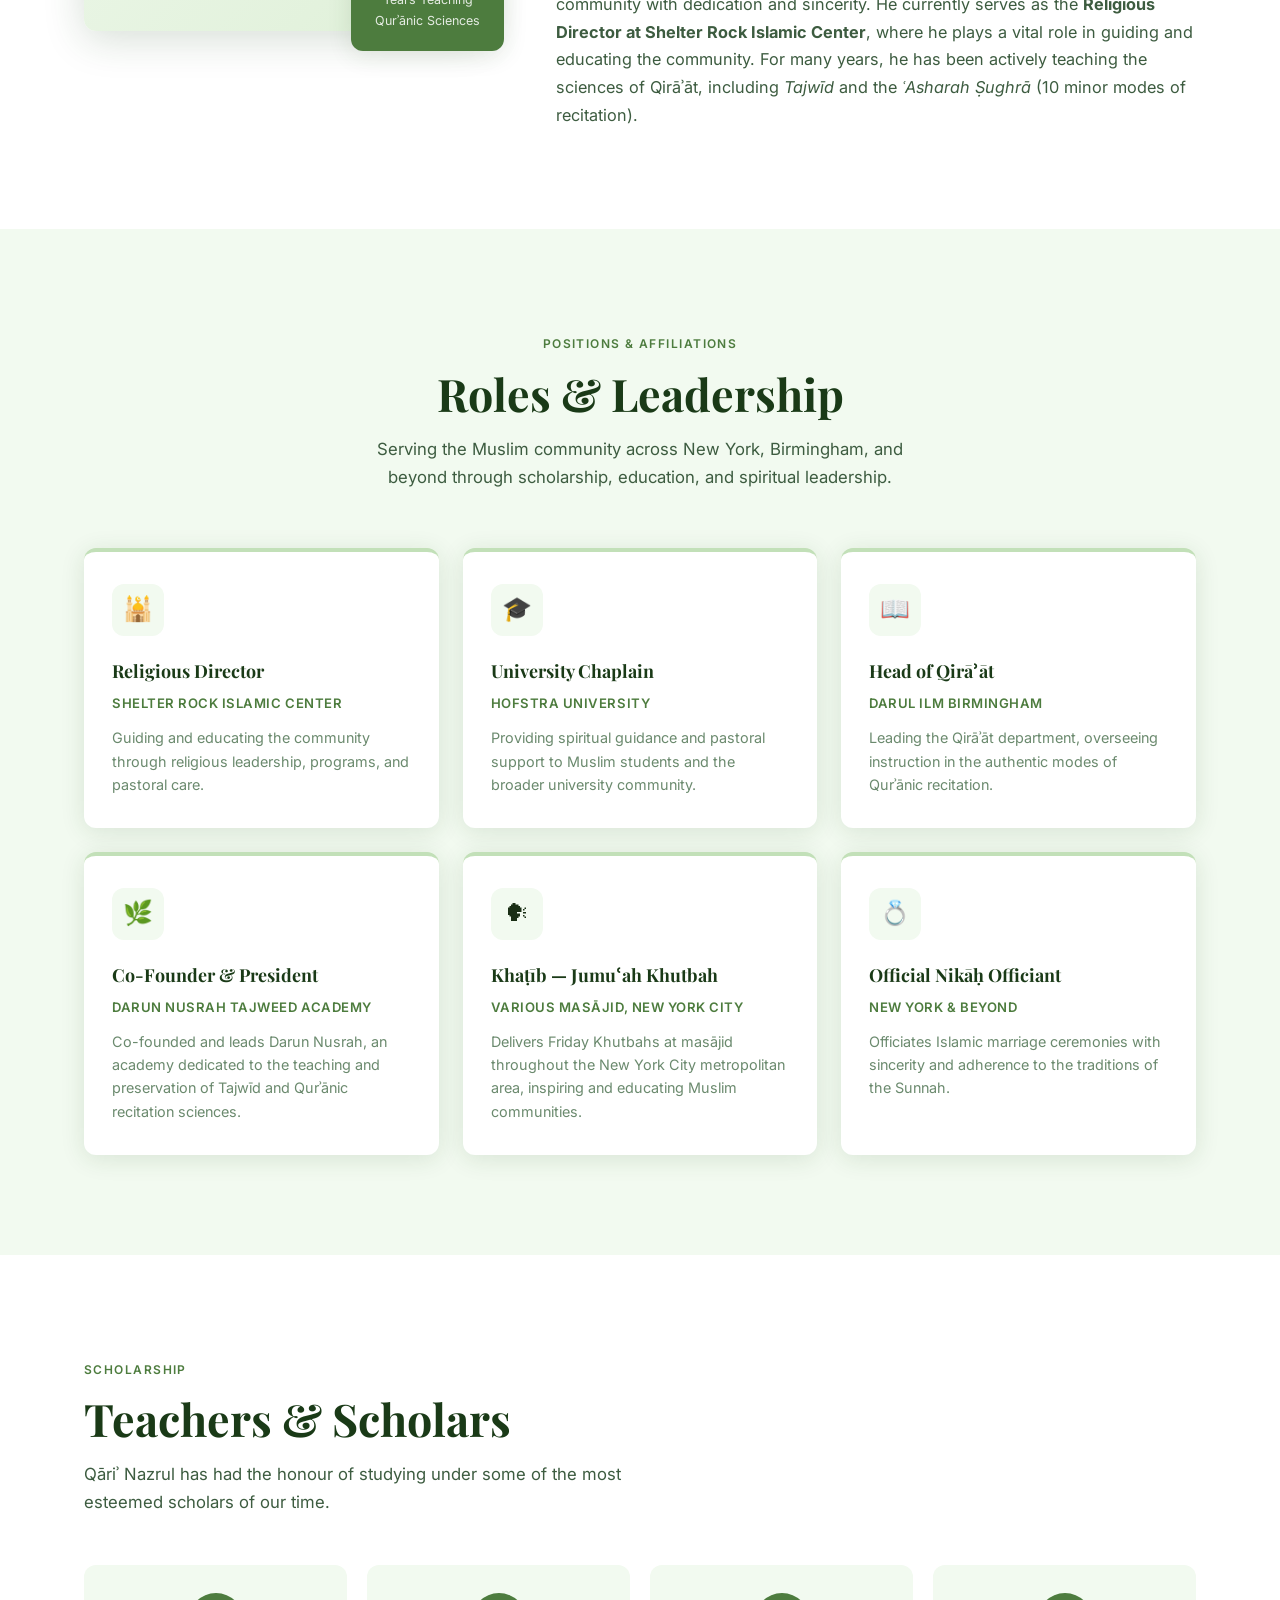
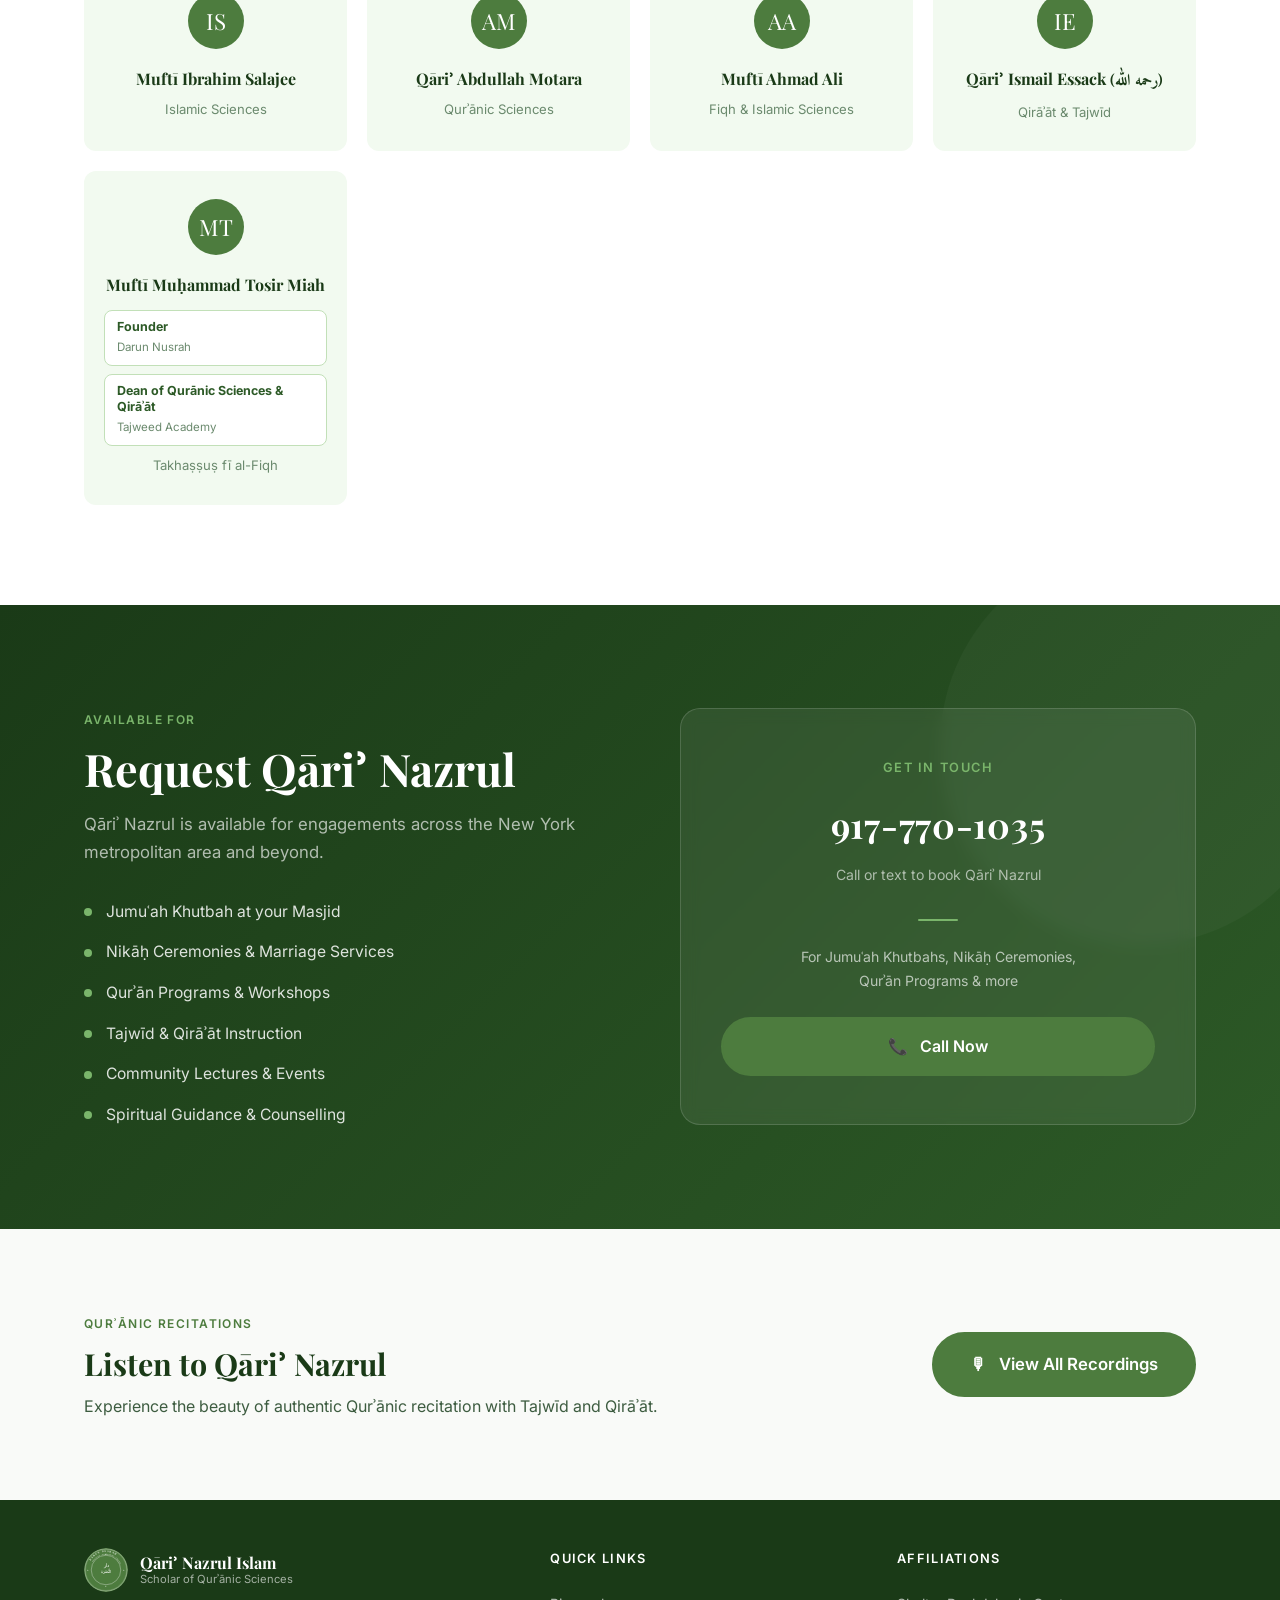
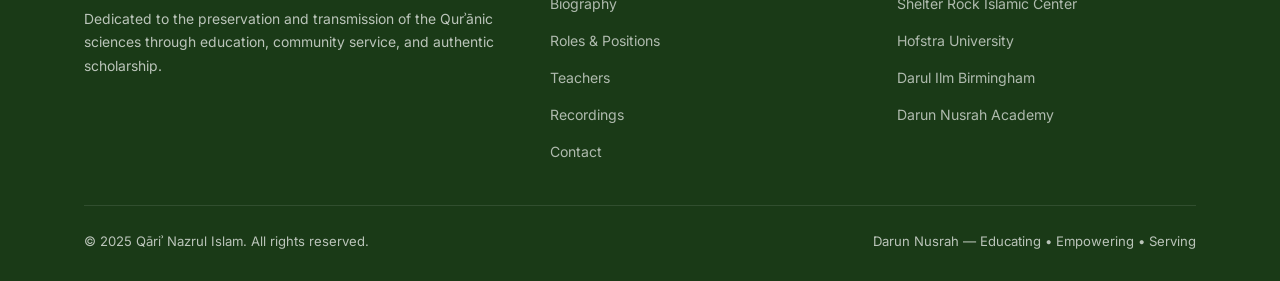
==== commit 3415ad93: "Separate Darun Nusrah and Tajweed Academy into distinct role boxes for Muftī Tosir Miah Co-Authored-" ====
--- a/index.html
+++ b/index.html
@@ -224,9 +224,15 @@
         <div class="teacher-card">
           <div class="teacher-initial">MT</div>
           <div class="teacher-name">Muftī Muḥammad Tosir Miah</div>
-          <div class="teacher-tags">
-            <span class="teacher-tag">Founder, Darun Nusrah</span>
-            <span class="teacher-tag">Dean of Qurānic Sciences &amp; Qirāʾāt, Tajweed Academy</span>
+          <div class="teacher-role-boxes">
+            <div class="teacher-role-box">
+              <div class="teacher-role-box-title">Founder</div>
+              <div class="teacher-role-box-org">Darun Nusrah</div>
+            </div>
+            <div class="teacher-role-box">
+              <div class="teacher-role-box-title">Dean of Qurānic Sciences &amp; Qirāʾāt</div>
+              <div class="teacher-role-box-org">Tajweed Academy</div>
+            </div>
           </div>
           <div class="teacher-role">Takhaṣṣuṣ fī al-Fiqh</div>
         </div>
--- a/css/styles.css
+++ b/css/styles.css
@@ -507,16 +507,24 @@
   margin-bottom: 6px;
 }
 .teacher-role { font-size: .82rem; color: var(--text-light); }
-.teacher-tags { display: flex; flex-direction: column; gap: 6px; margin: 10px 0 6px; }
-.teacher-tag {
-  display: inline-block;
-  background: var(--green-200);
-  color: var(--green-900);
+.teacher-role-boxes { display: flex; flex-direction: column; gap: 8px; margin: 12px 0 8px; }
+.teacher-role-box {
+  background: var(--white);
+  border: 1.5px solid var(--green-200);
+  border-radius: 8px;
+  padding: 8px 12px;
+  text-align: left;
+}
+.teacher-role-box-title {
+  font-size: .78rem;
+  font-weight: 700;
+  color: var(--green-800);
+  line-height: 1.3;
+}
+.teacher-role-box-org {
   font-size: .72rem;
-  font-weight: 600;
-  padding: 4px 10px;
-  border-radius: 20px;
-  line-height: 1.4;
+  color: var(--text-light);
+  margin-top: 2px;
 }
 
 /* ─── Services ────────────────────────────────────────────────── */
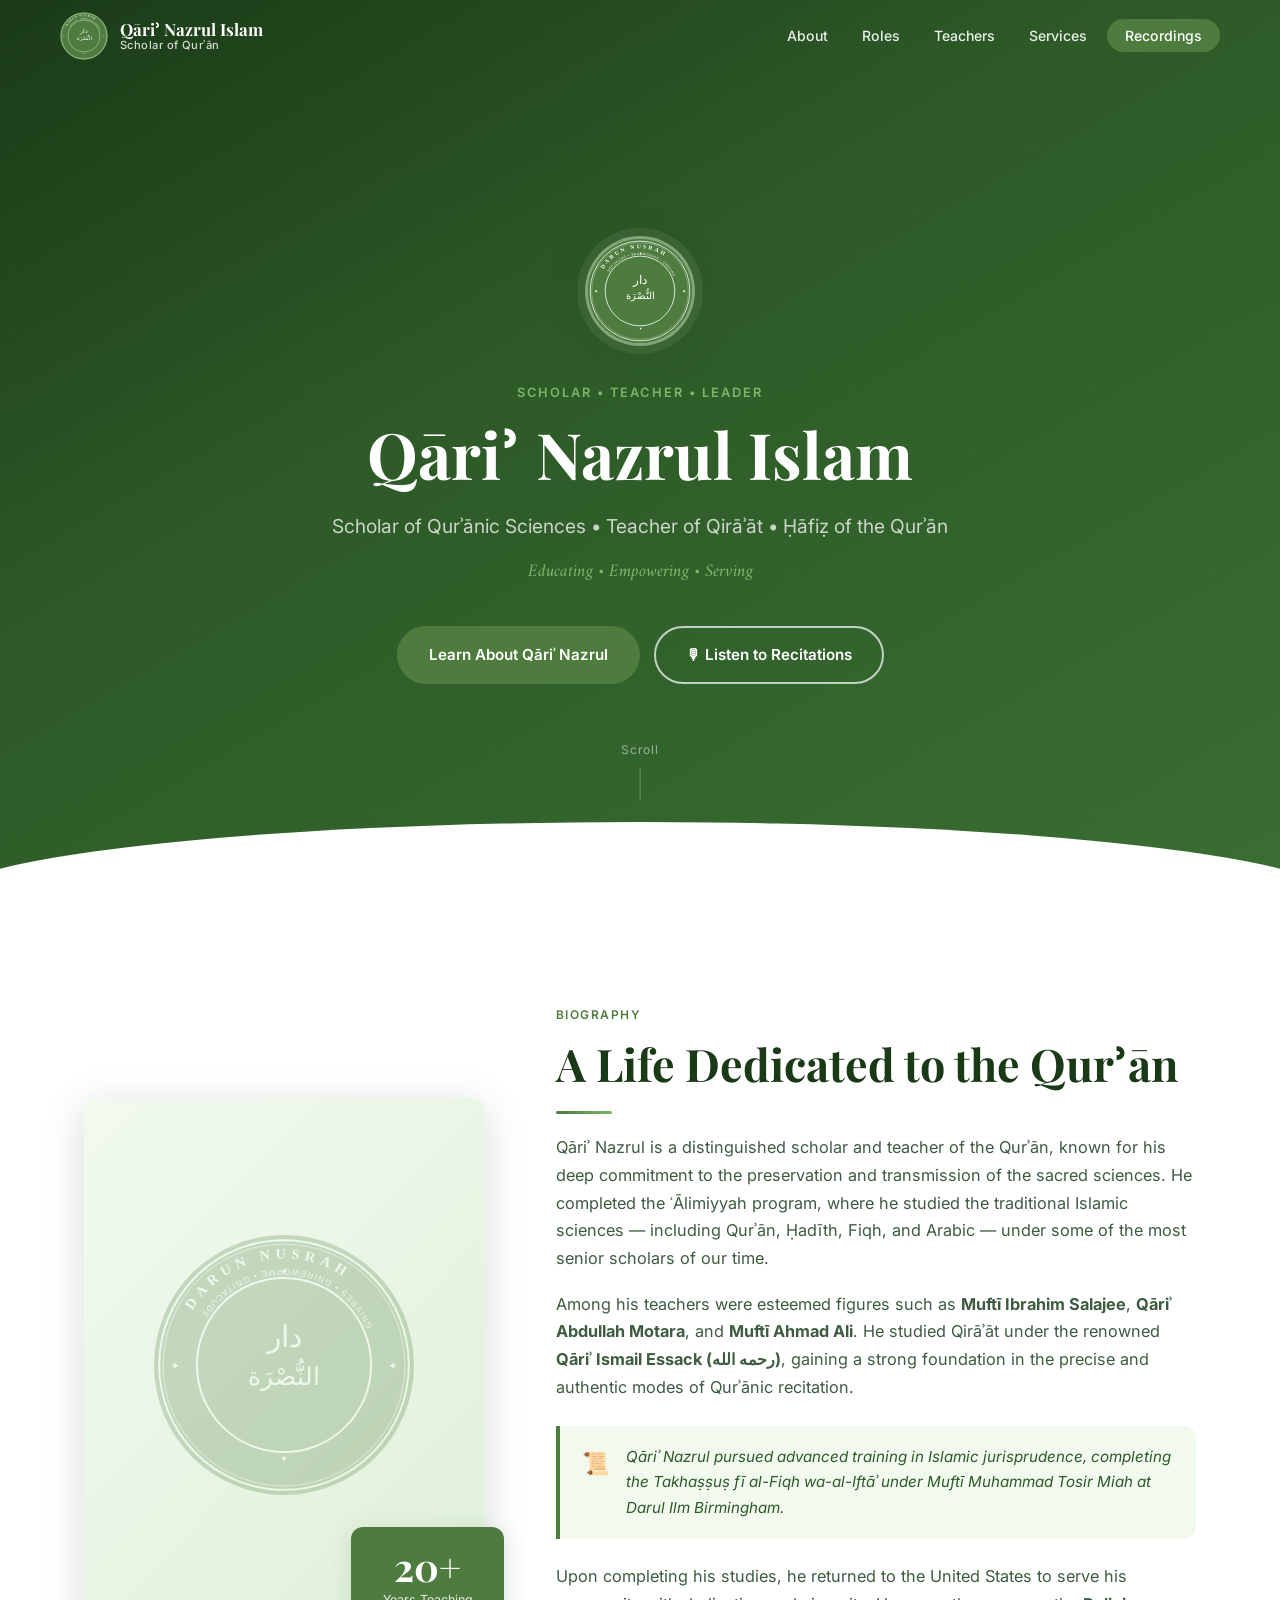
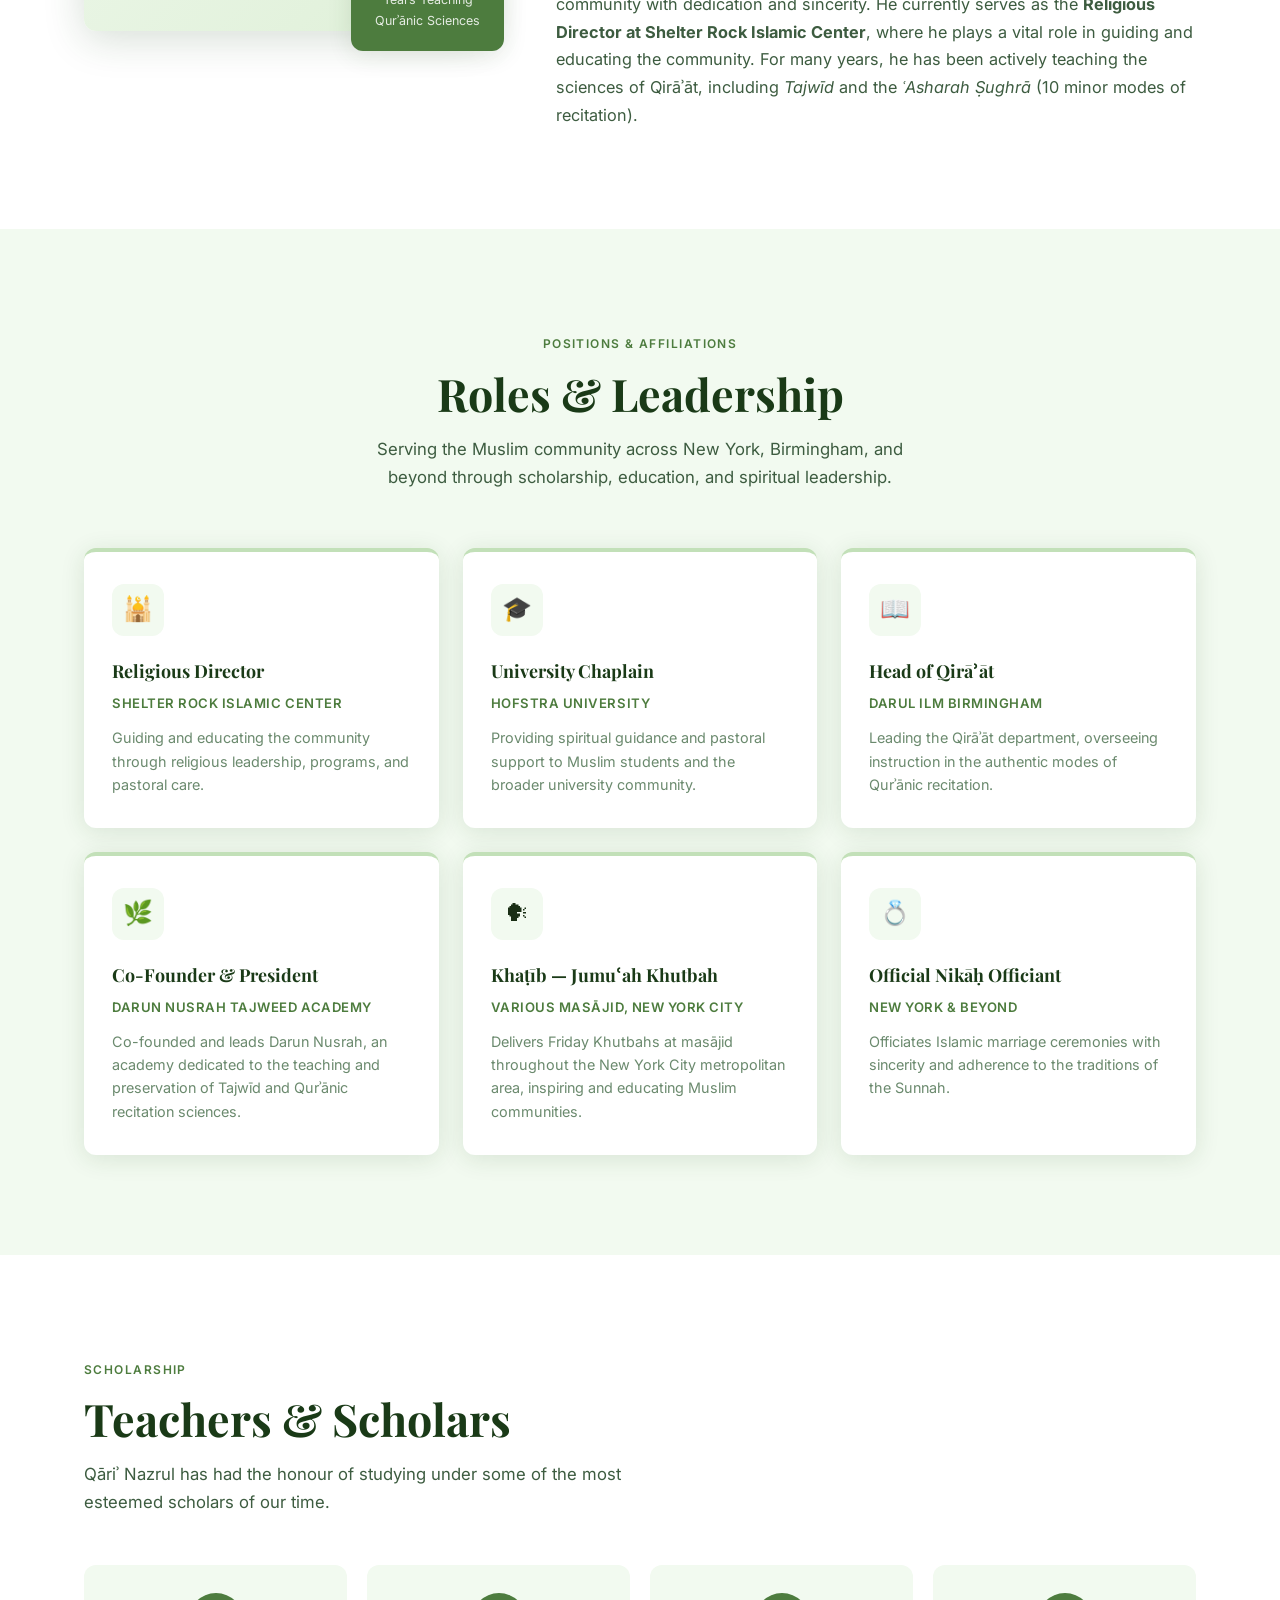
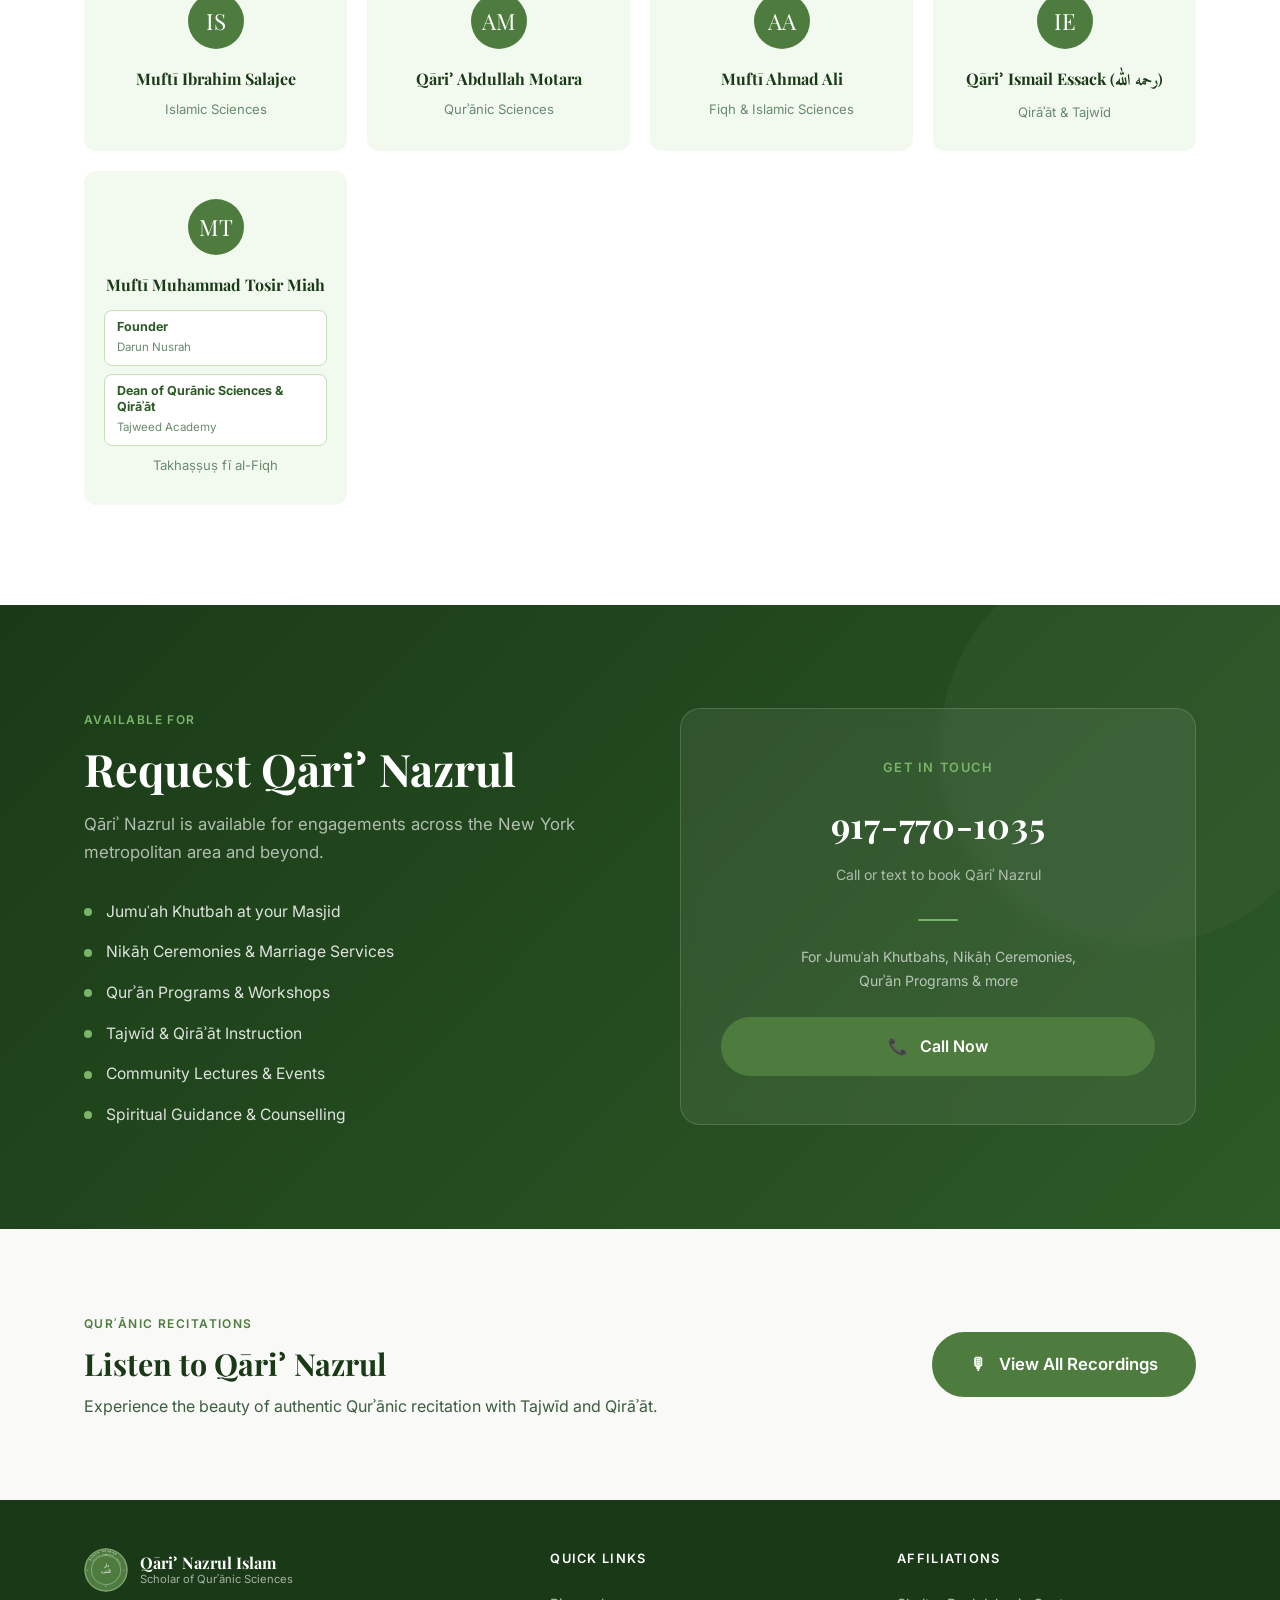
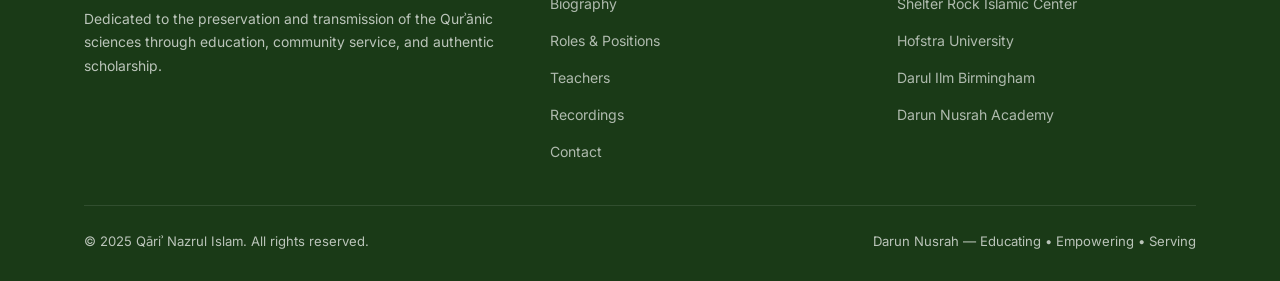
==== commit d3014329: "Fix name spelling to Muhammad Tosir Miah Co-Authored-By: Claude Sonnet 4.6 <noreply@anthropic.com>" ====
--- a/index.html
+++ b/index.html
@@ -91,7 +91,7 @@
             <div class="about-highlight-icon">📜</div>
             <p>
               Qāriʾ Nazrul pursued advanced training in Islamic jurisprudence, completing the
-              <em>Takhaṣṣuṣ fī al-Fiqh wa-al-Iftāʾ</em> under Muftī Muḥammad Tosir Miah at Darul Ilm Birmingham.
+              <em>Takhaṣṣuṣ fī al-Fiqh wa-al-Iftāʾ</em> under Muftī Muhammad Tosir Miah at Darul Ilm Birmingham.
             </p>
           </div>
 
@@ -223,7 +223,7 @@
 
         <div class="teacher-card">
           <div class="teacher-initial">MT</div>
-          <div class="teacher-name">Muftī Muḥammad Tosir Miah</div>
+          <div class="teacher-name">Muftī Muhammad Tosir Miah</div>
           <div class="teacher-role-boxes">
             <div class="teacher-role-box">
               <div class="teacher-role-box-title">Founder</div>
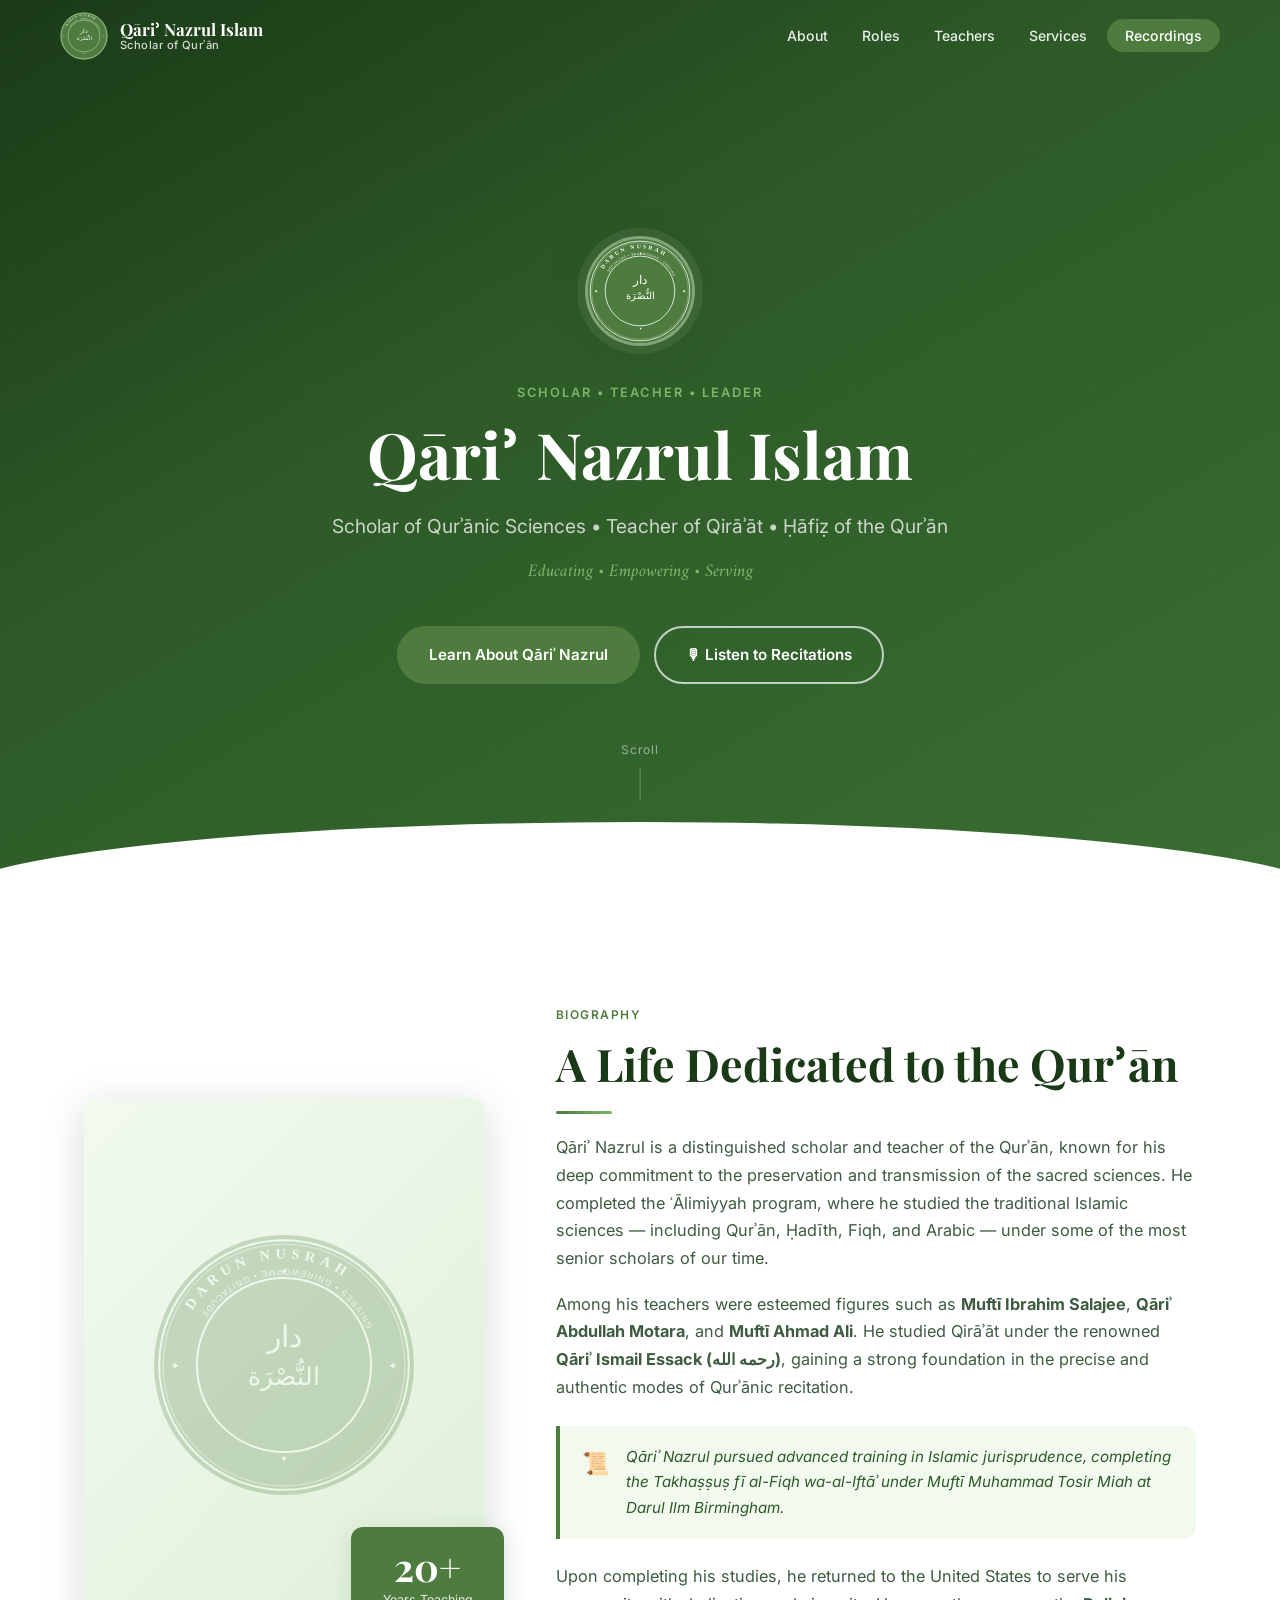
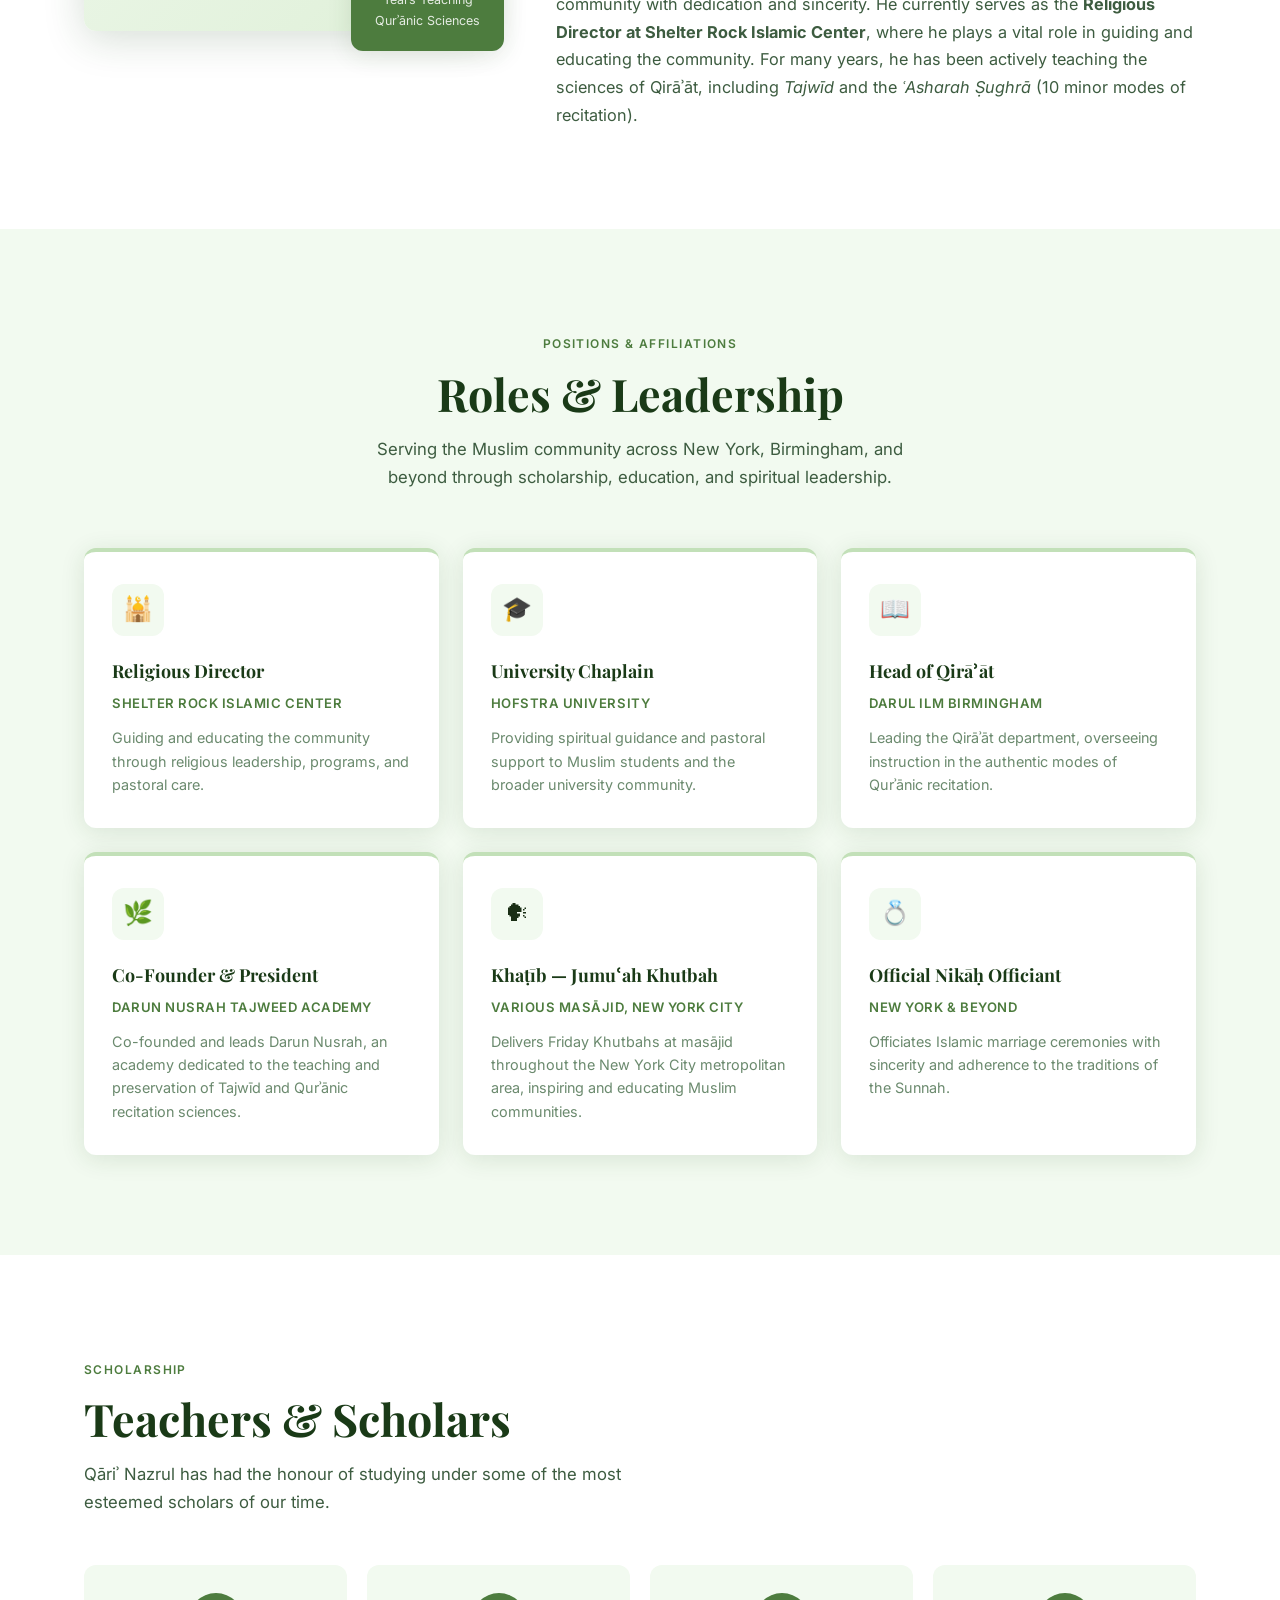
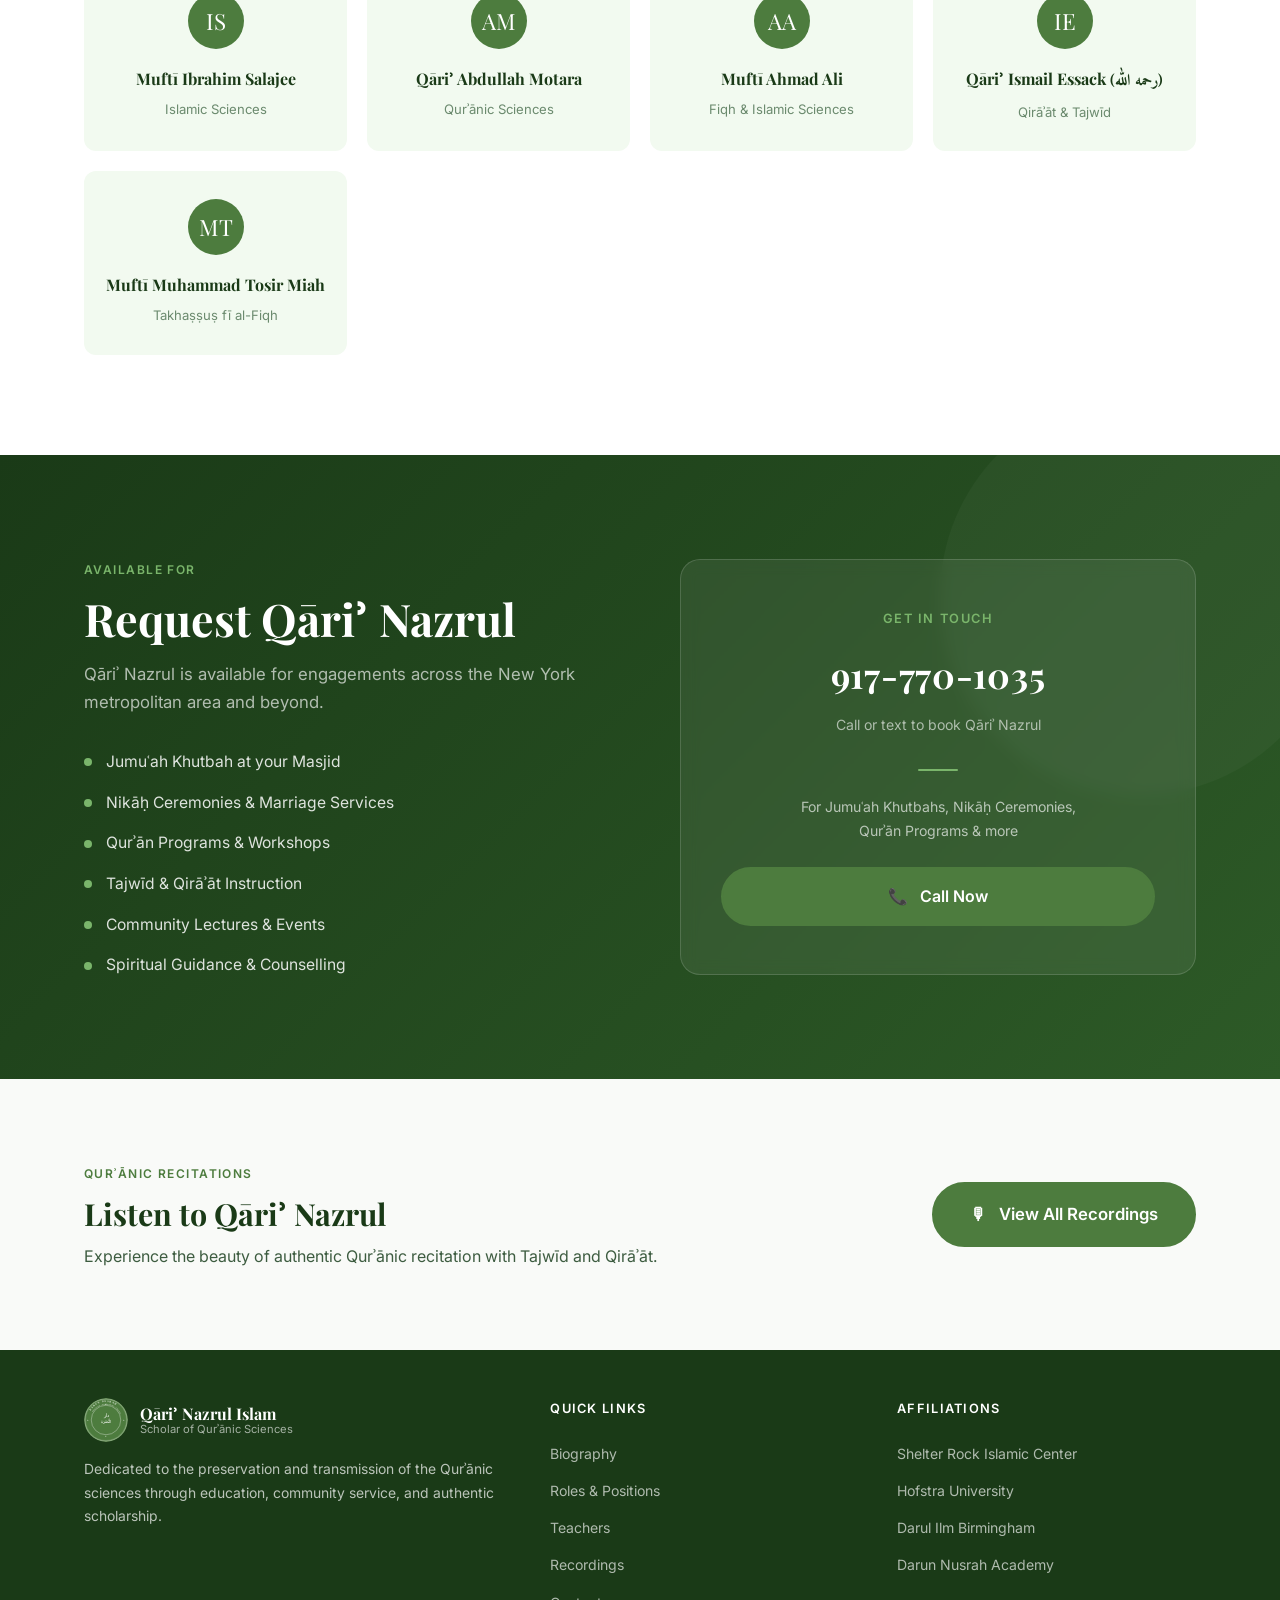
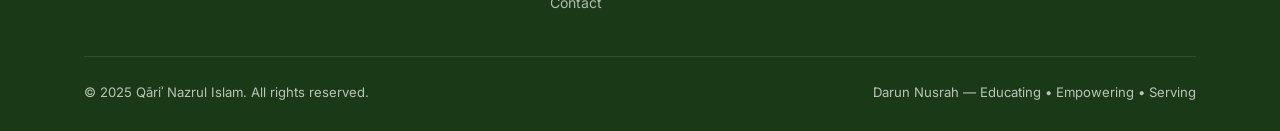
==== commit 66fa9a8f: "Remove founder/dean role boxes from Muftī Muhammad Tosir Miah's teacher card Co-Authored-By: Claude " ====
--- a/index.html
+++ b/index.html
@@ -224,16 +224,7 @@
         <div class="teacher-card">
           <div class="teacher-initial">MT</div>
           <div class="teacher-name">Muftī Muhammad Tosir Miah</div>
-          <div class="teacher-role-boxes">
-            <div class="teacher-role-box">
-              <div class="teacher-role-box-title">Founder</div>
-              <div class="teacher-role-box-org">Darun Nusrah</div>
-            </div>
-            <div class="teacher-role-box">
-              <div class="teacher-role-box-title">Dean of Qurānic Sciences &amp; Qirāʾāt</div>
-              <div class="teacher-role-box-org">Tajweed Academy</div>
-            </div>
-          </div>
+
           <div class="teacher-role">Takhaṣṣuṣ fī al-Fiqh</div>
         </div>
 
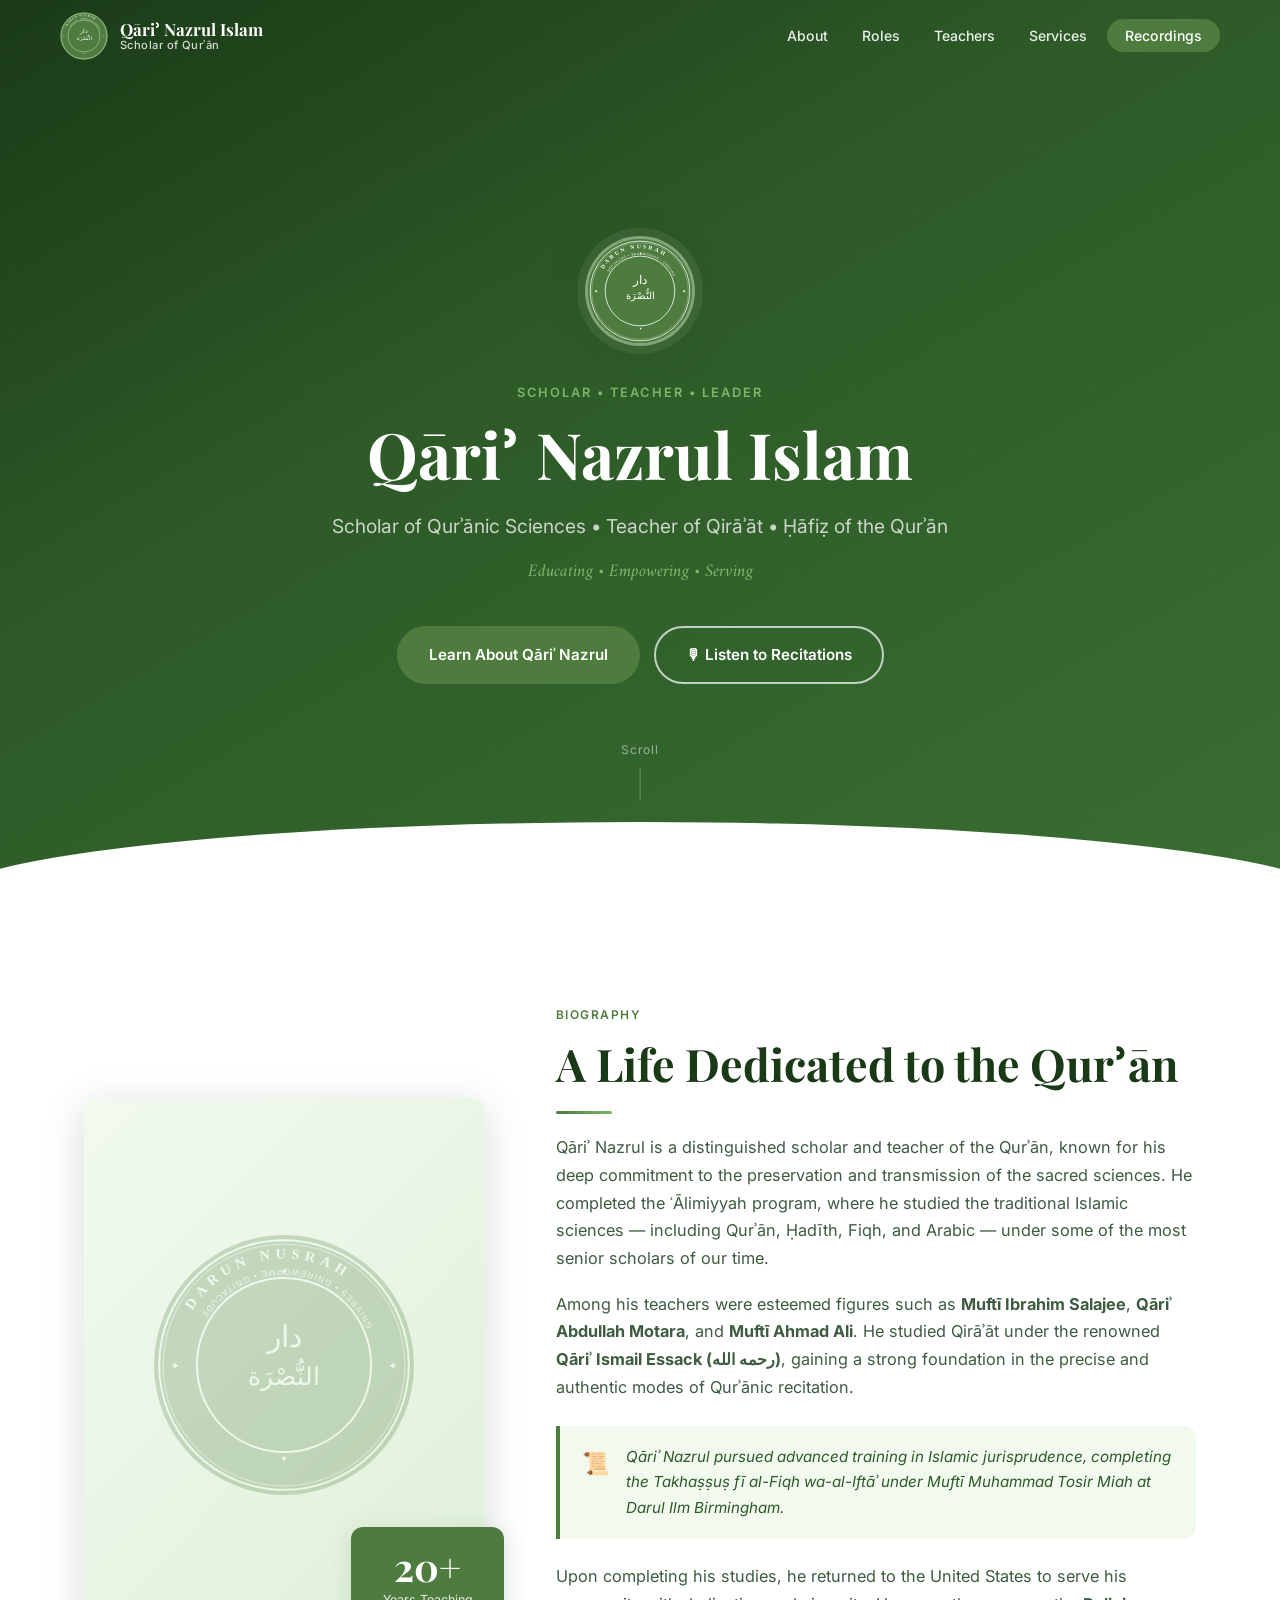
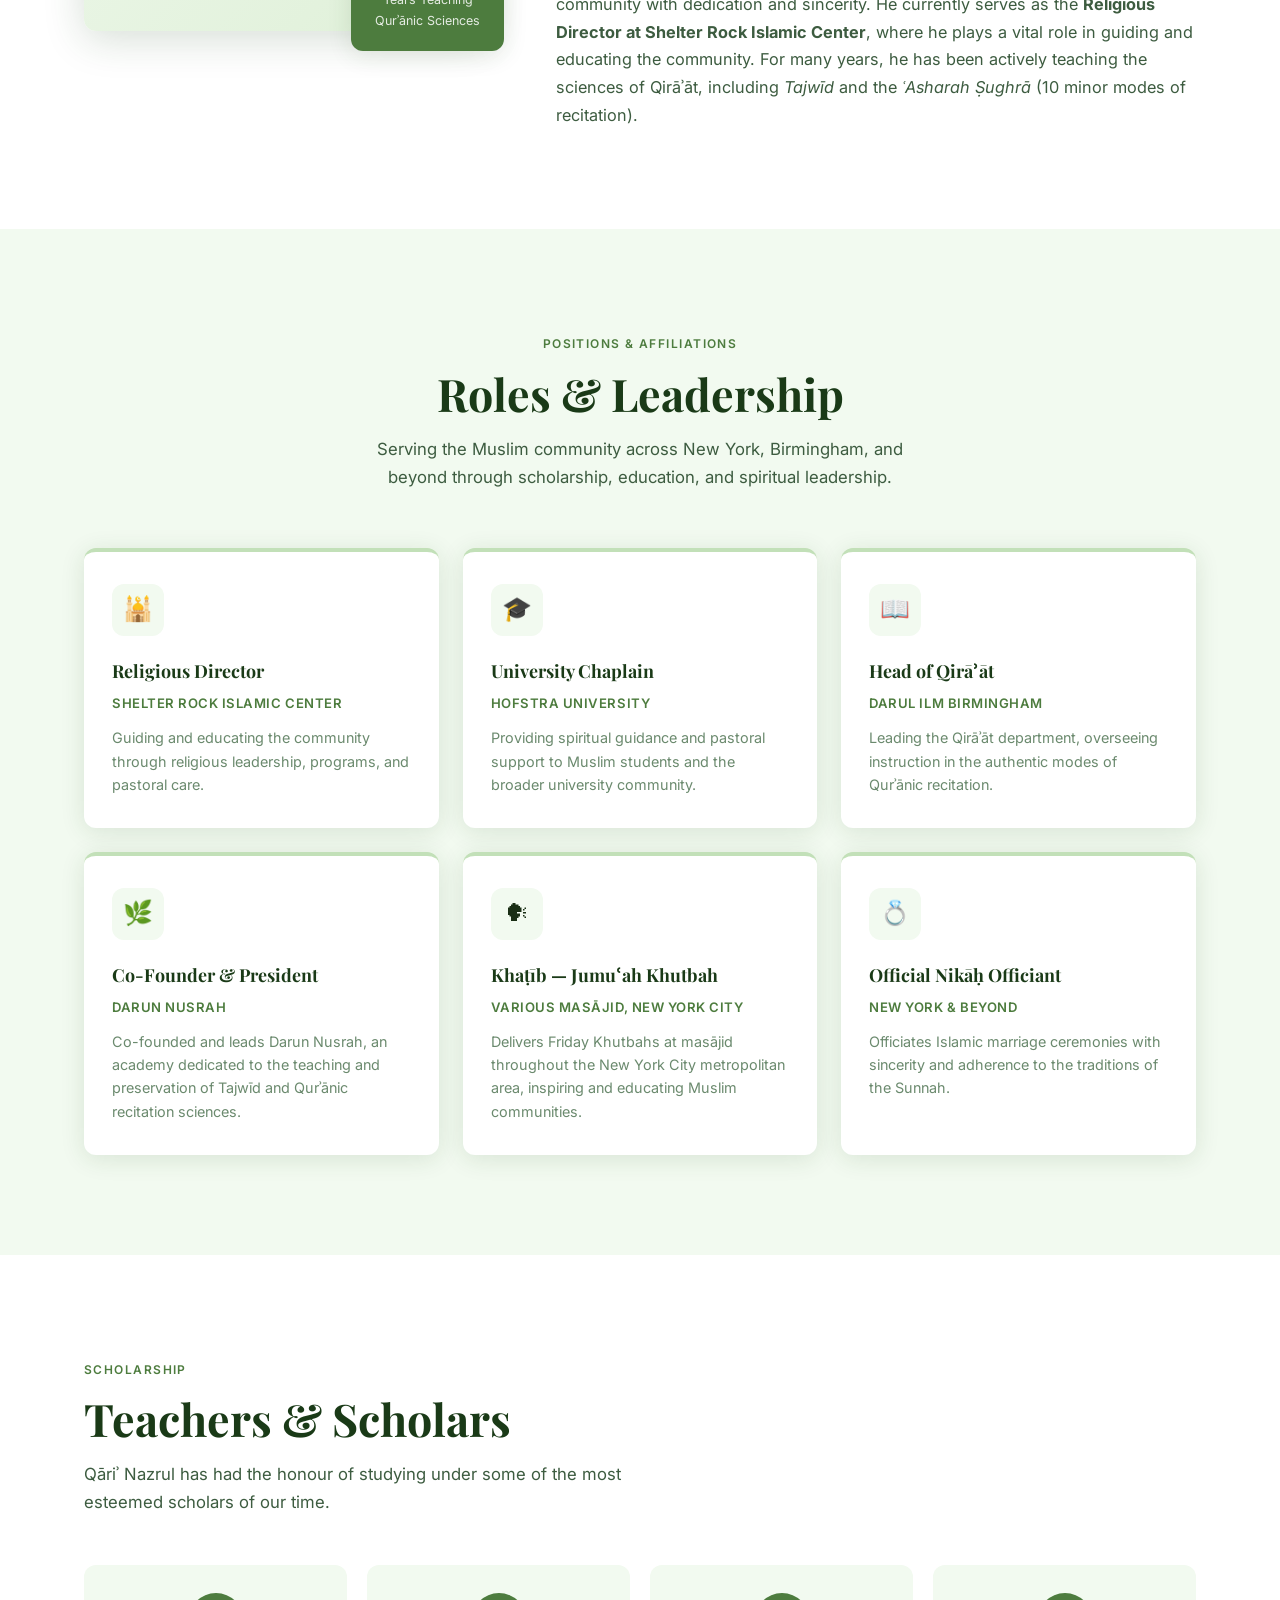
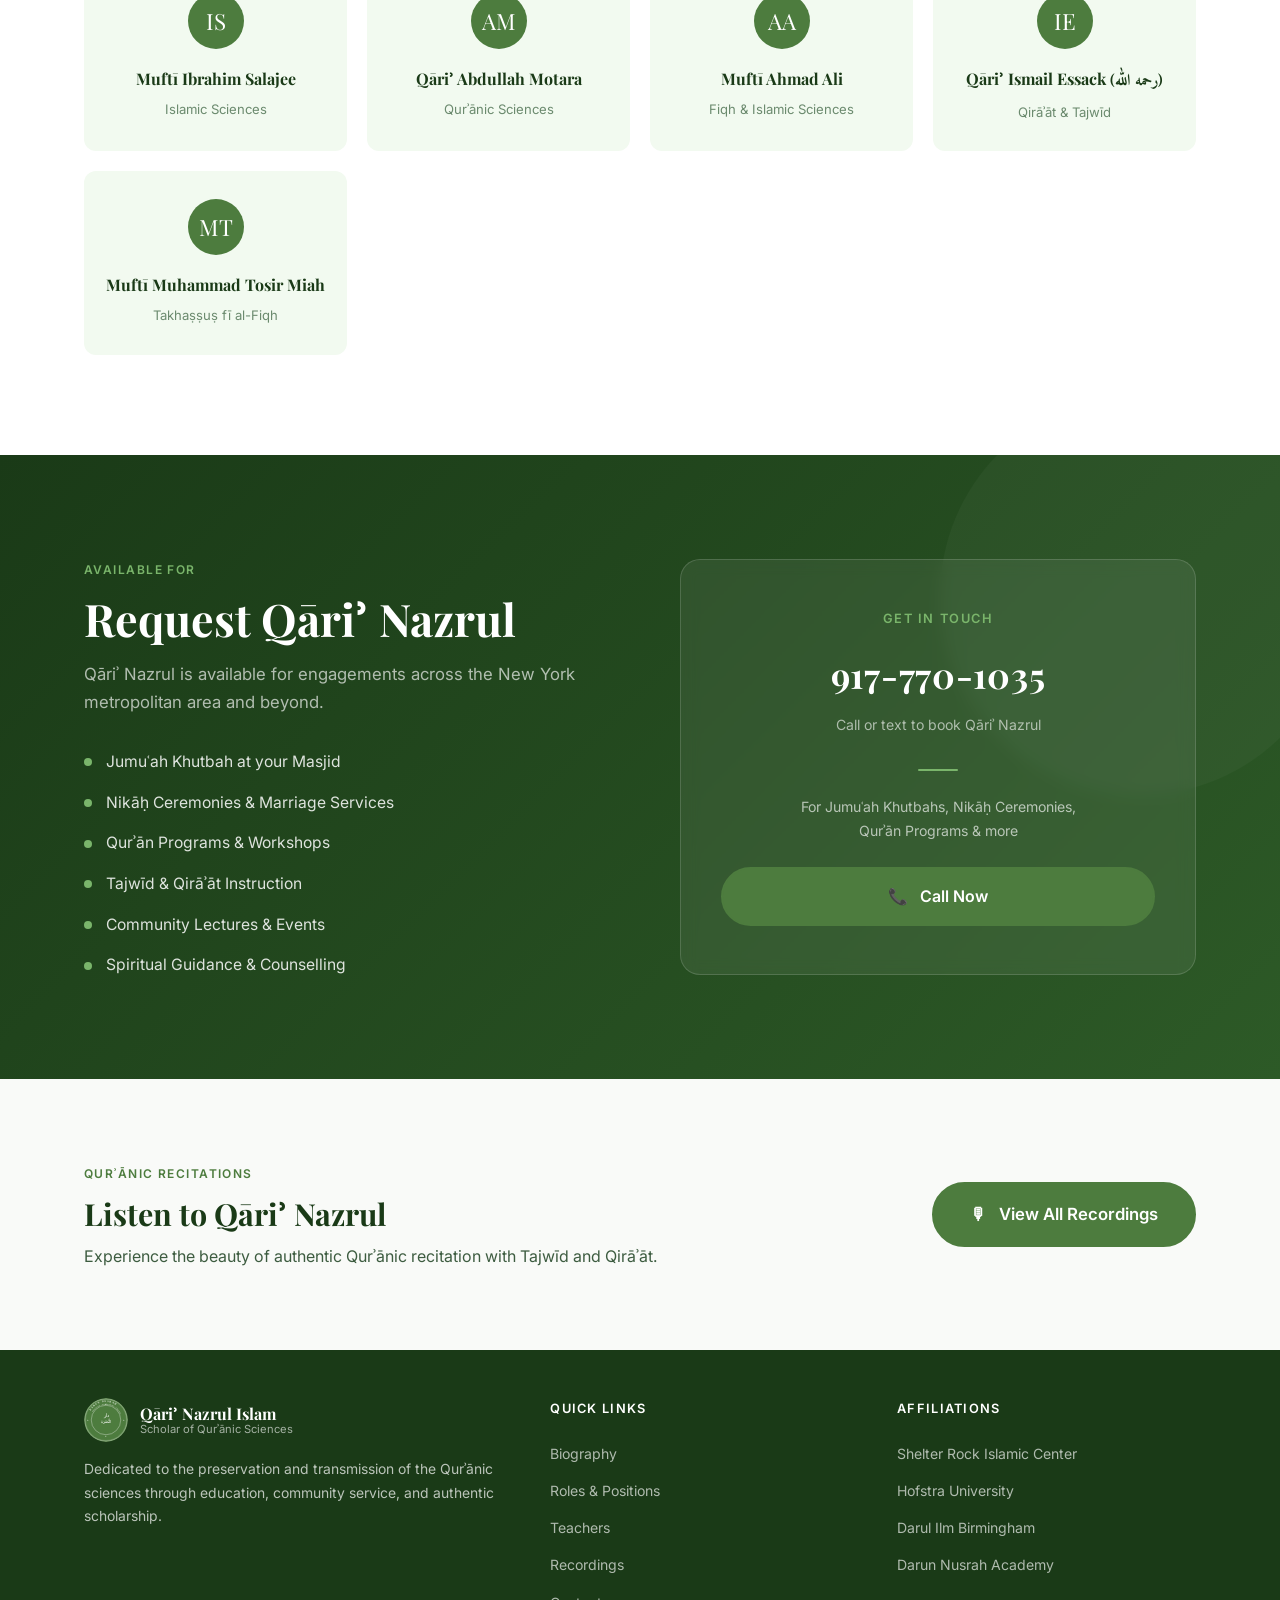
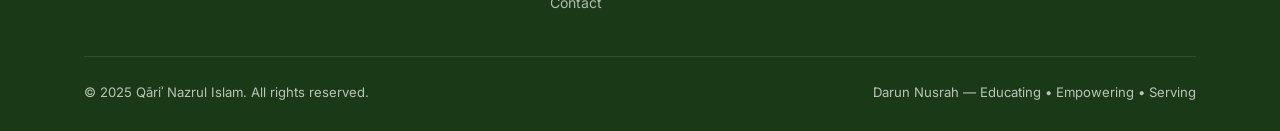
==== commit 69f4a7d9: "Remove 'Tajweed Academy' from Darun Nusrah role box Co-Authored-By: Claude Sonnet 4.6 <noreply@anthr" ====
--- a/index.html
+++ b/index.html
@@ -4,7 +4,7 @@
   <meta charset="UTF-8">
   <meta name="viewport" content="width=device-width, initial-scale=1.0">
   <title>Qāriʾ Nazrul Islam — Scholar of Qurʾān & Islamic Sciences</title>
-  <meta name="description" content="Qāriʾ Nazrul Islam — Religious Director at Shelter Rock Islamic Center, Chaplain at Hofstra University, Head of Qirāʾāt at Darul Ilm Birmingham, Co-Founder of Darun Nusrah Tajweed Academy.">
+  <meta name="description" content="Qāriʾ Nazrul Islam — Religious Director at Shelter Rock Islamic Center, Chaplain at Hofstra University, Head of Qirāʾāt at Darul Ilm Birmingham, Co-Founder of Darun Nusrah.">
   <link rel="icon" type="image/svg+xml" href="images/logo.svg">
   <link href="https://fonts.googleapis.com/css2?family=Amiri:ital,wght@0,400;0,700;1,400&family=Playfair+Display:ital,wght@0,400;0,600;0,700;1,400&family=Inter:wght@300;400;500;600&display=swap" rel="stylesheet">
   <link rel="stylesheet" href="css/styles.css">
@@ -154,7 +154,7 @@
         <div class="role-card">
           <div class="role-icon">🌿</div>
           <div class="role-title">Co-Founder &amp; President</div>
-          <div class="role-org">Darun Nusrah Tajweed Academy</div>
+          <div class="role-org">Darun Nusrah</div>
           <p class="role-desc">
             Co-founded and leads Darun Nusrah, an academy dedicated to the teaching and preservation
             of Tajwīd and Qurʾānic recitation sciences.
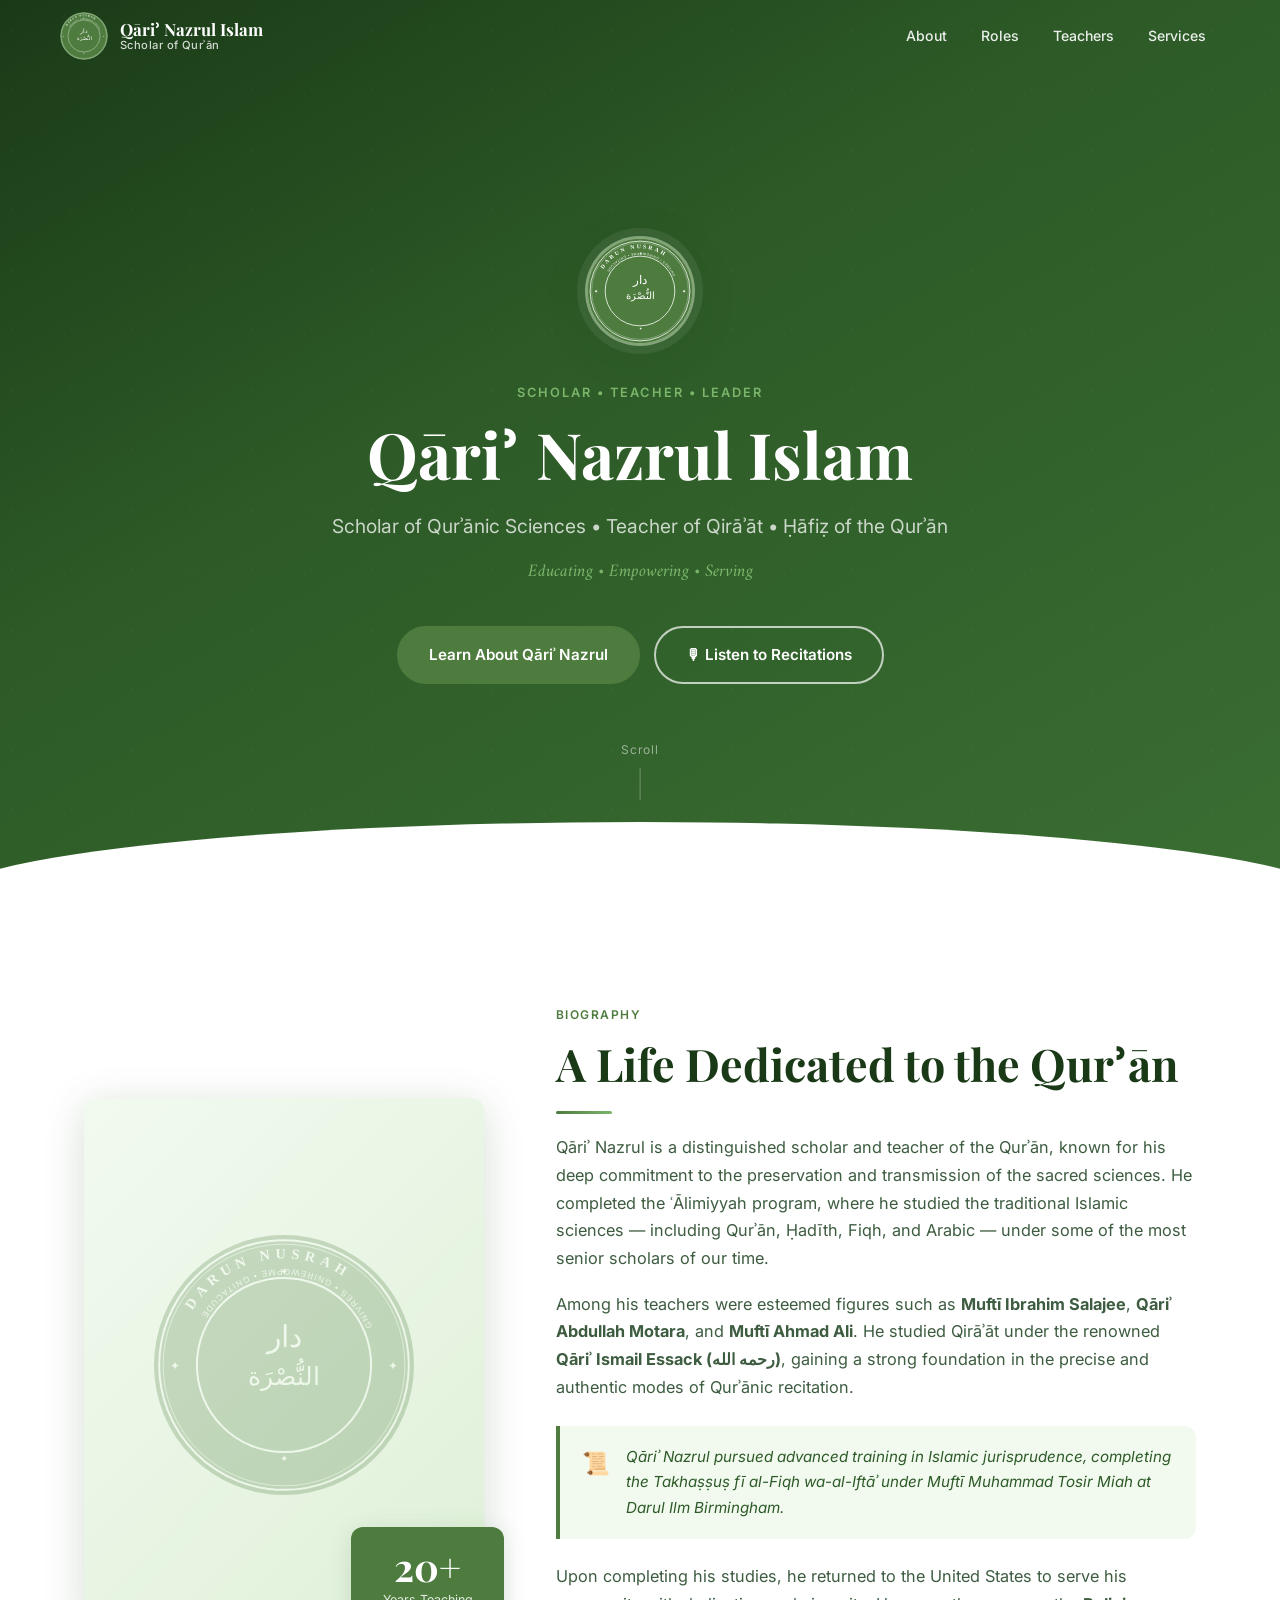
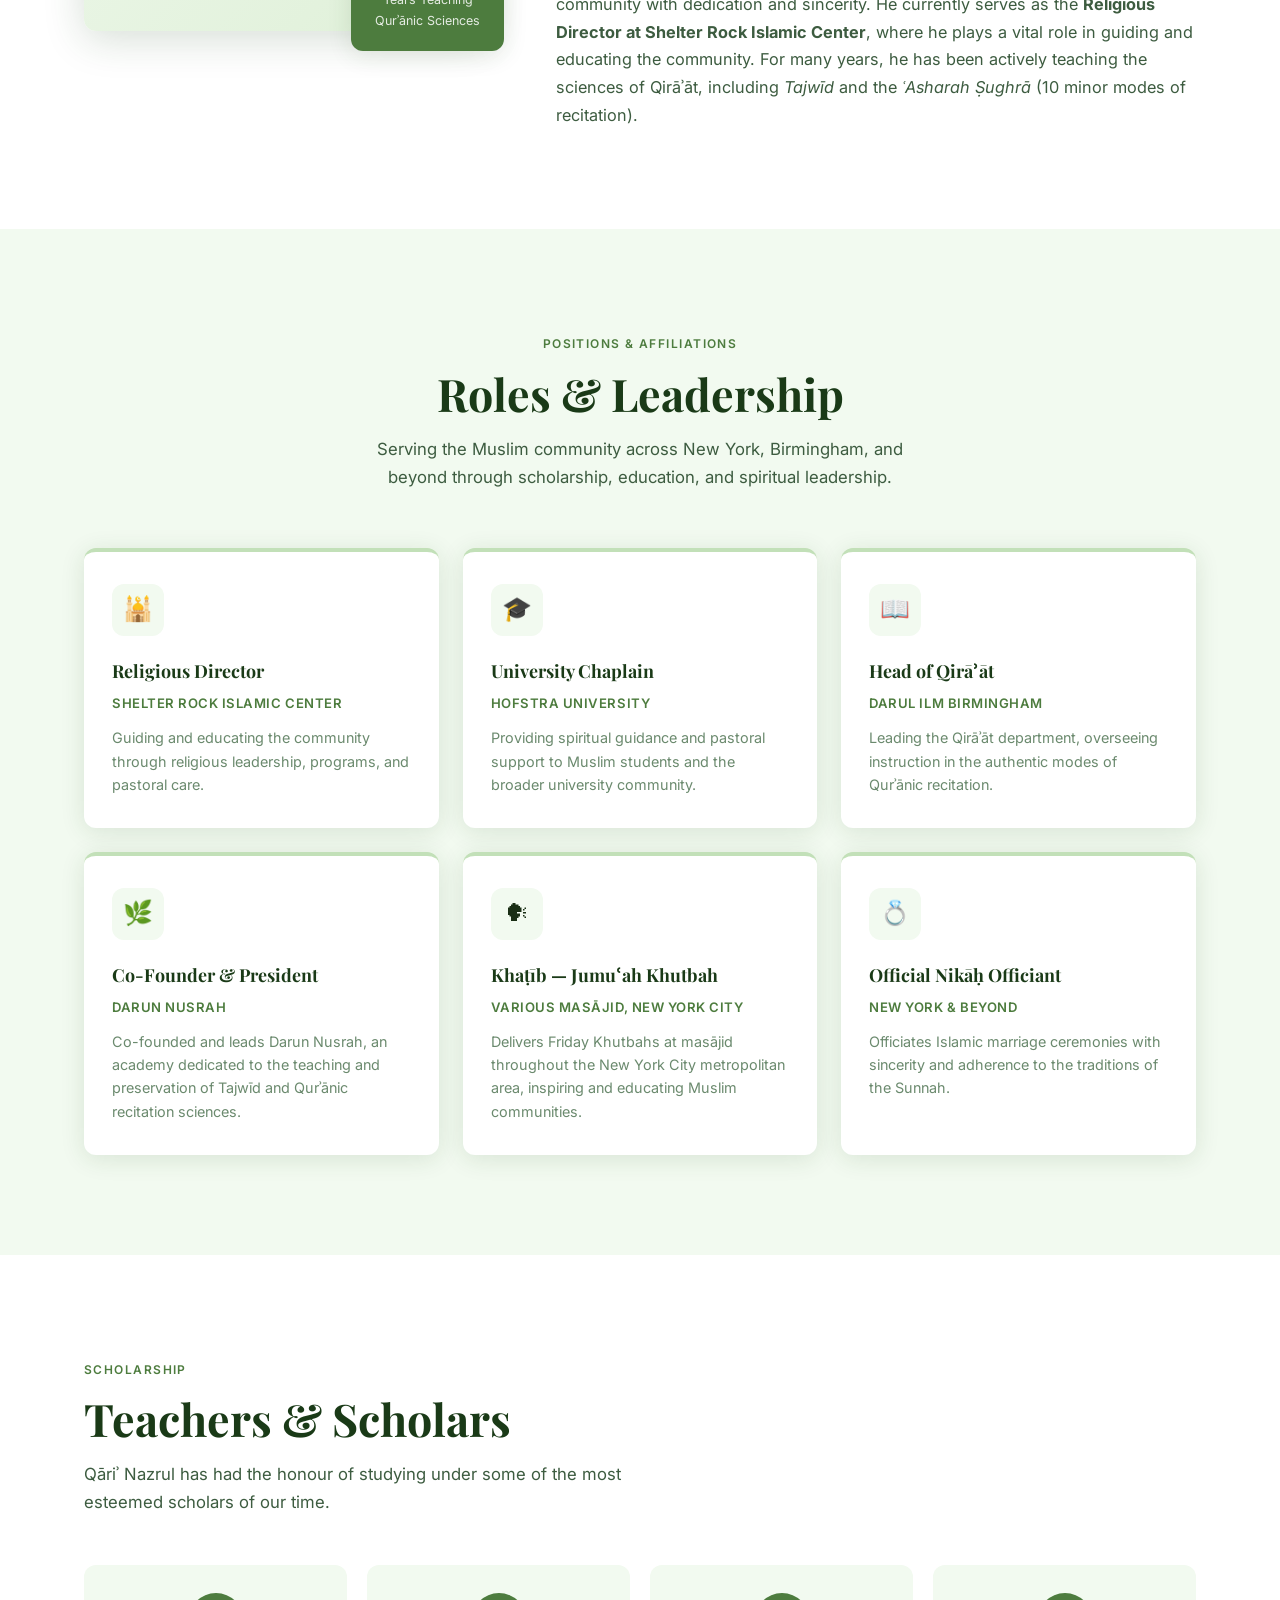
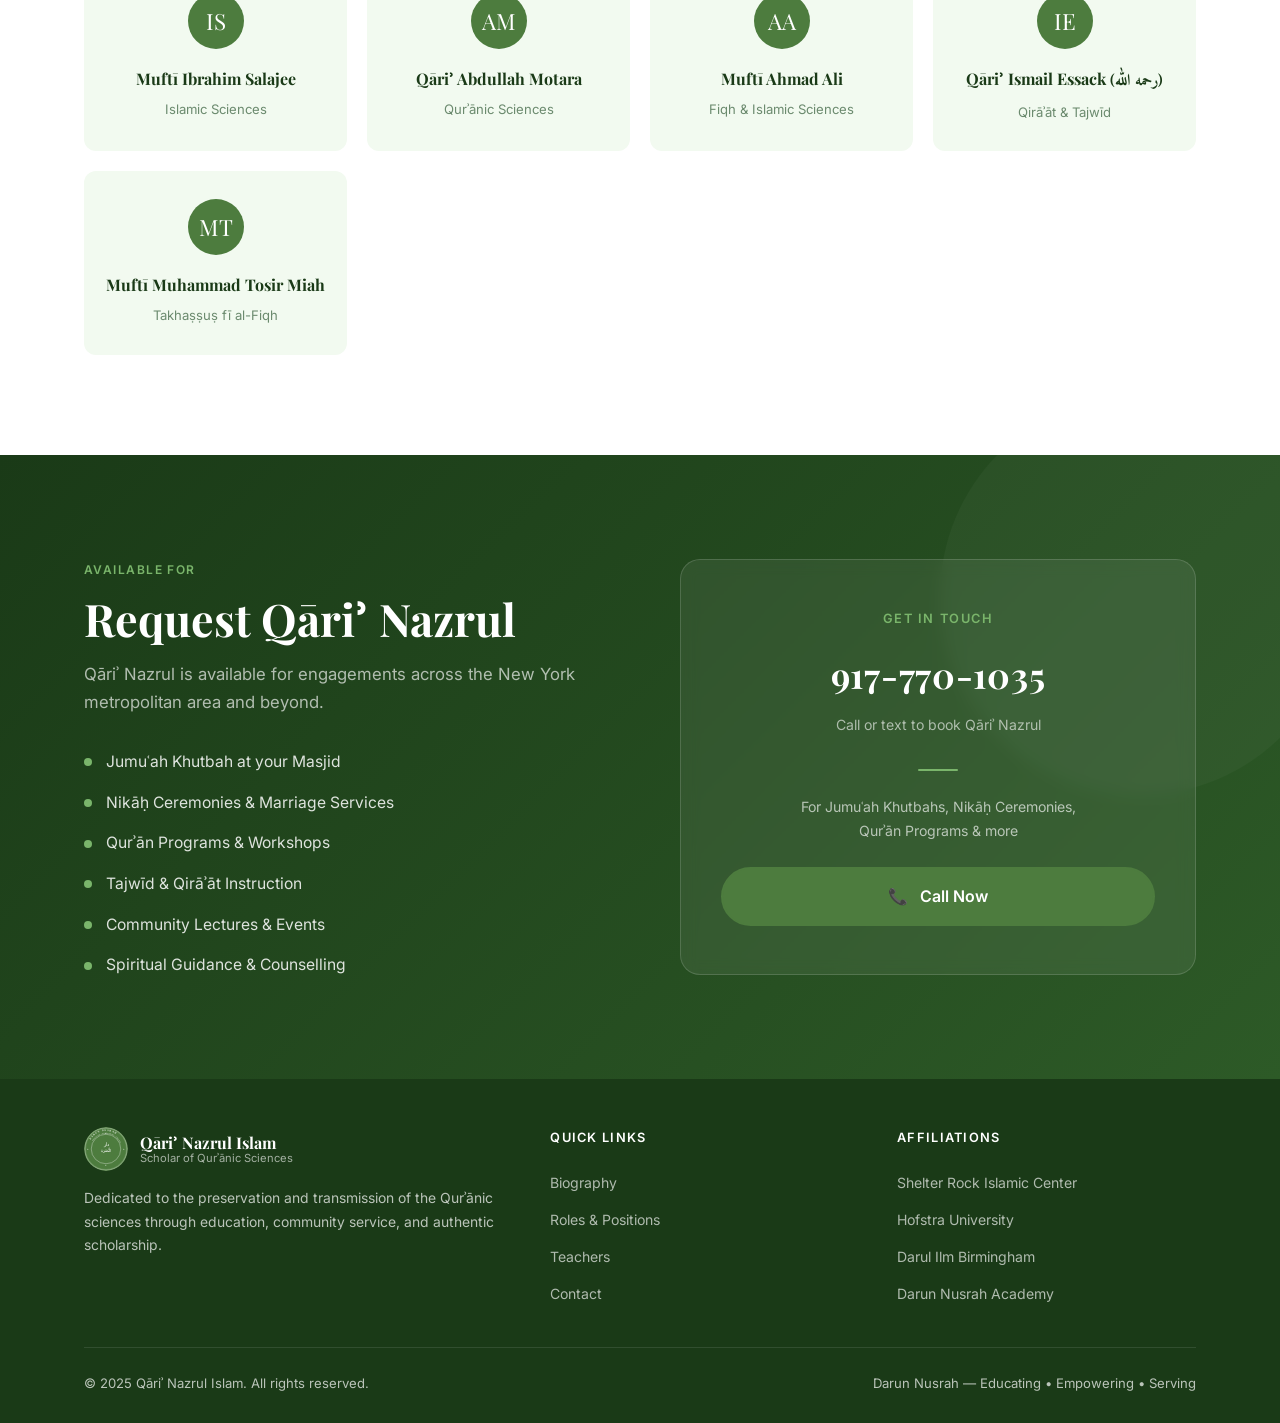
==== commit 90b39f1c: "Hide recordings section from public; all code preserved in comments Co-Authored-By: Claude Sonnet 4." ====
--- a/index.html
+++ b/index.html
@@ -29,7 +29,7 @@
         <li><a href="#roles">Roles</a></li>
         <li><a href="#scholars">Teachers</a></li>
         <li><a href="#services">Services</a></li>
-        <li><a href="recordings.html" class="btn-nav">Recordings</a></li>
+        <!-- <li><a href="recordings.html" class="btn-nav">Recordings</a></li> -->
       </ul>
     </div>
   </nav>
@@ -271,6 +271,7 @@
   </section>
 
   <!-- ── Recordings CTA ───────────────────────────────────────── -->
+  <!-- HIDDEN: restore when recordings are ready
   <section class="recordings-cta">
     <div class="container">
       <div class="recordings-cta-inner">
@@ -285,6 +286,7 @@
       </div>
     </div>
   </section>
+  -->
 
   <!-- ── Footer ──────────────────────────────────────────────── -->
   <footer>
@@ -309,7 +311,7 @@
             <li><a href="#about">Biography</a></li>
             <li><a href="#roles">Roles &amp; Positions</a></li>
             <li><a href="#scholars">Teachers</a></li>
-            <li><a href="recordings.html">Recordings</a></li>
+            <!-- <li><a href="recordings.html">Recordings</a></li> -->
             <li><a href="#services">Contact</a></li>
           </ul>
         </div>
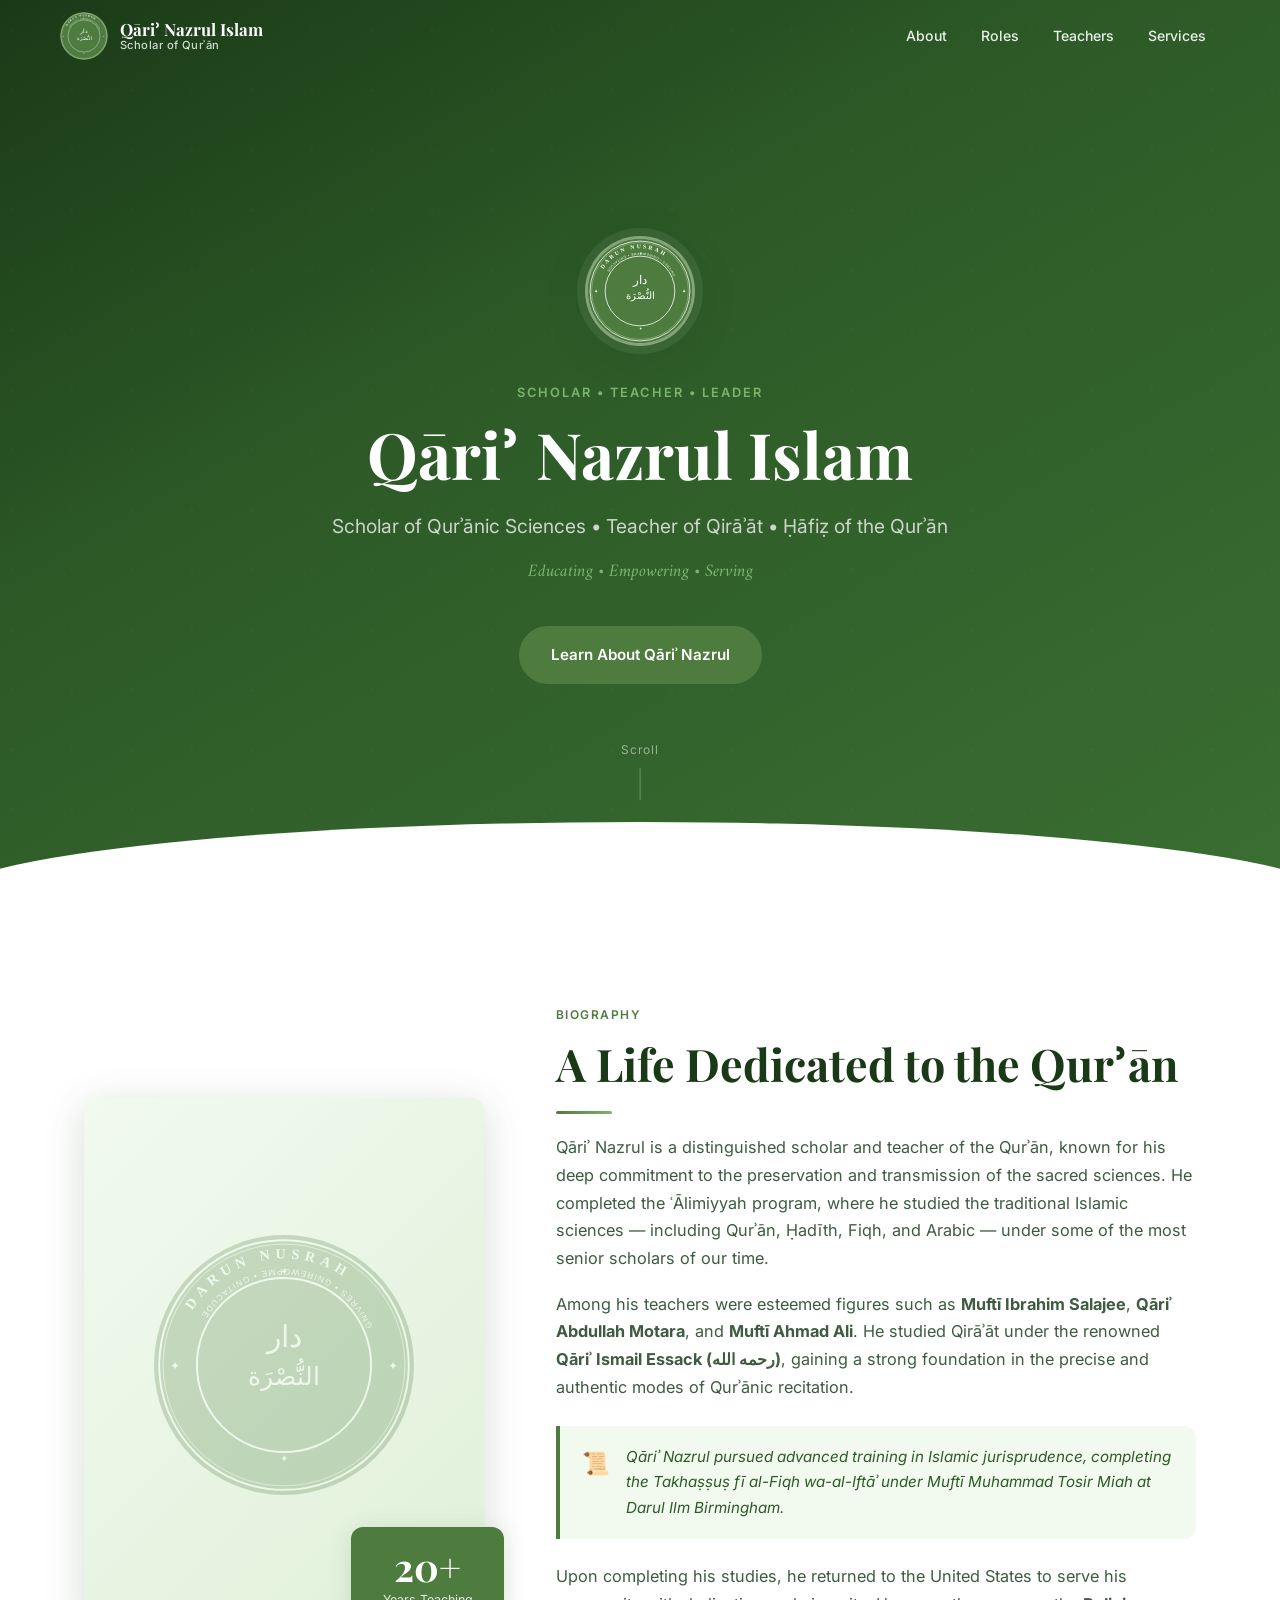
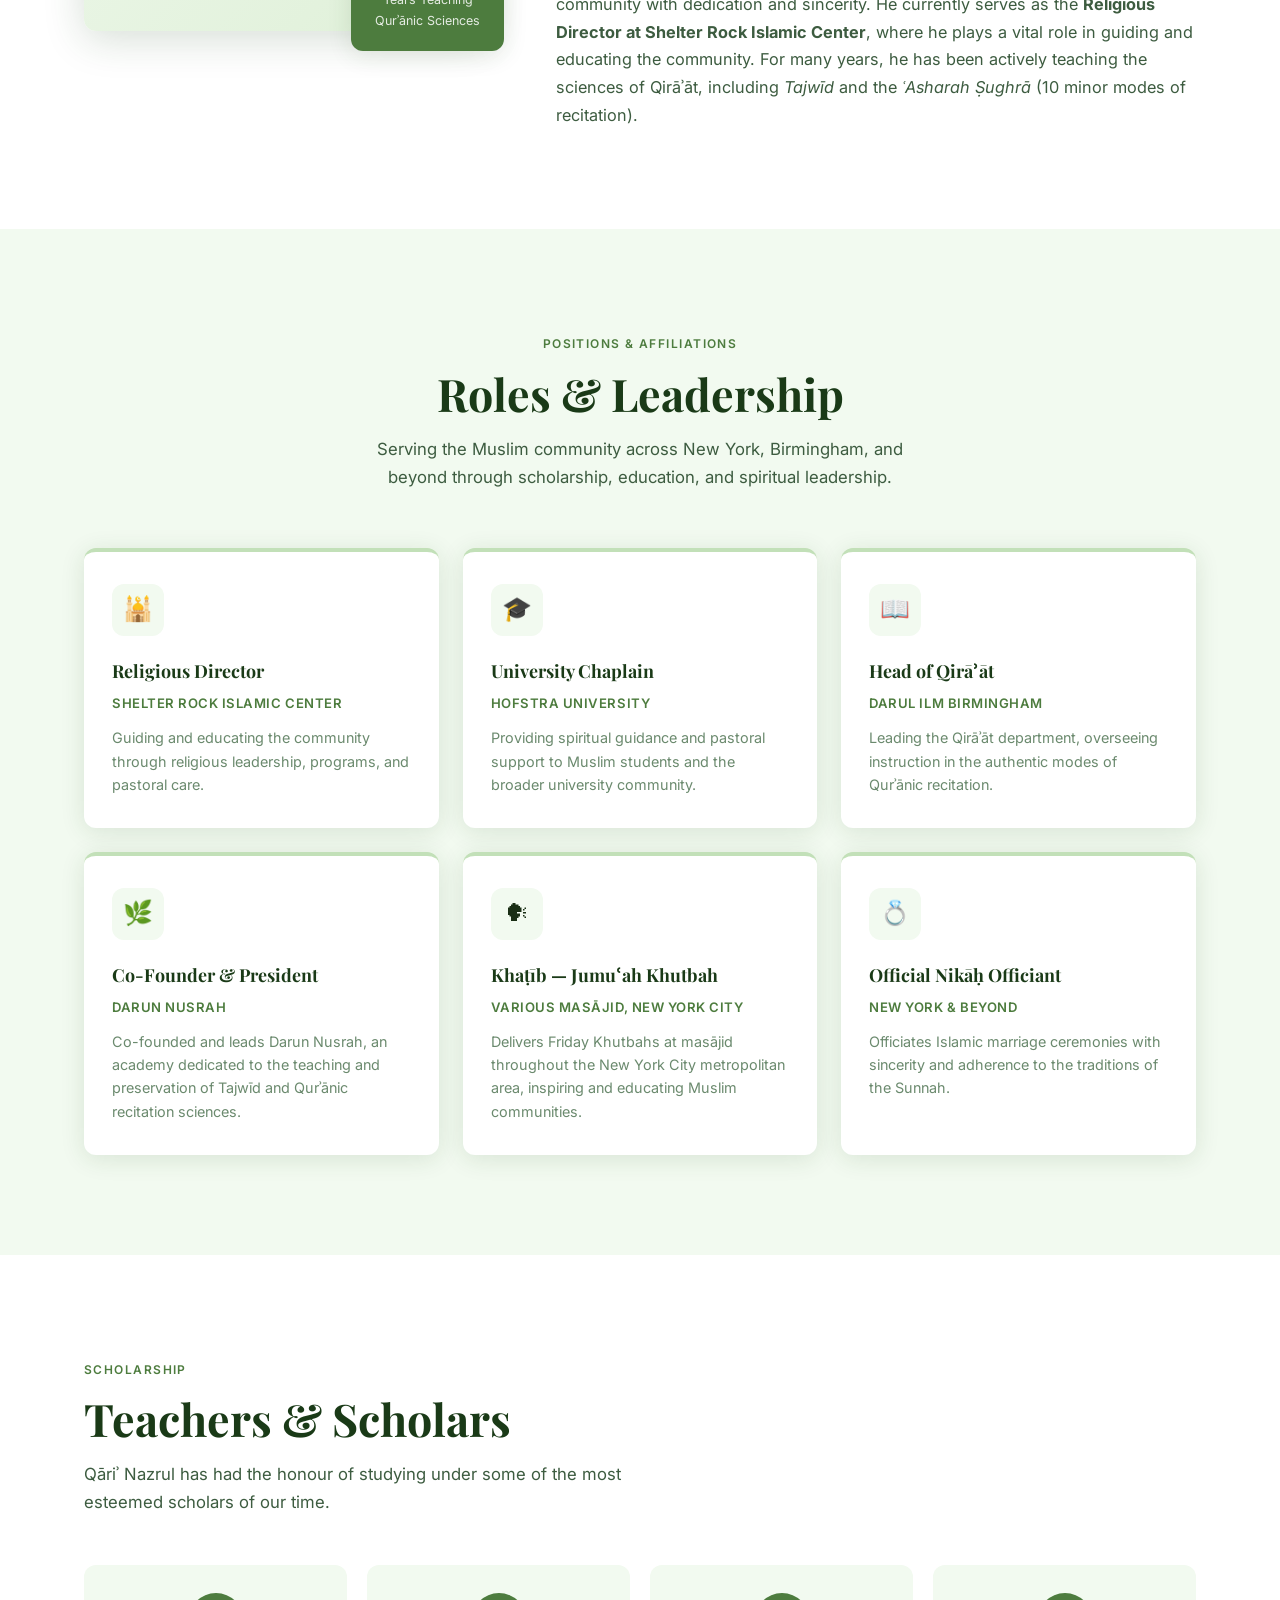
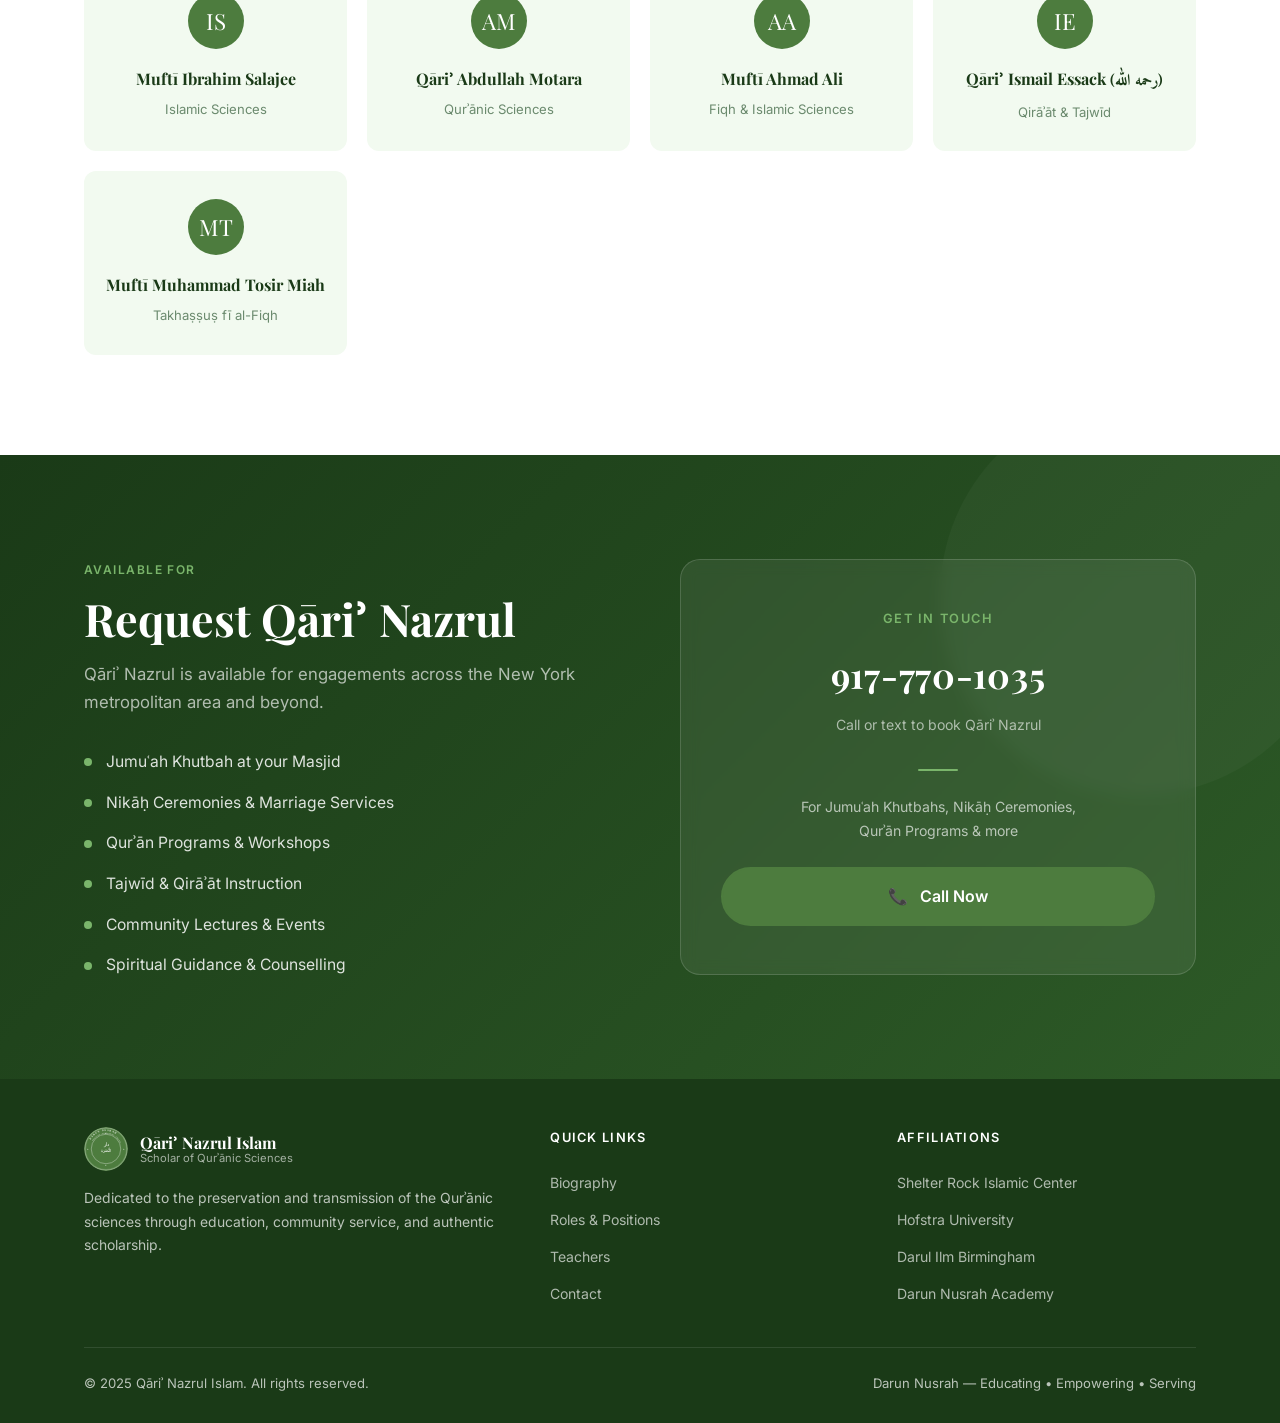
==== commit f7089a15: "Hide Listen to Recitations button from hero section Co-Authored-By: Claude Sonnet 4.6 <noreply@anthr" ====
--- a/index.html
+++ b/index.html
@@ -48,7 +48,7 @@
       <p class="hero-tagline">Educating &bull; Empowering &bull; Serving</p>
       <div class="hero-actions">
         <a href="#about" class="btn btn-primary">Learn About Qāriʾ Nazrul</a>
-        <a href="recordings.html" class="btn btn-outline">🎙 Listen to Recitations</a>
+        <!-- <a href="recordings.html" class="btn btn-outline">🎙 Listen to Recitations</a> -->
       </div>
     </div>
     <div class="hero-scroll">Scroll</div>
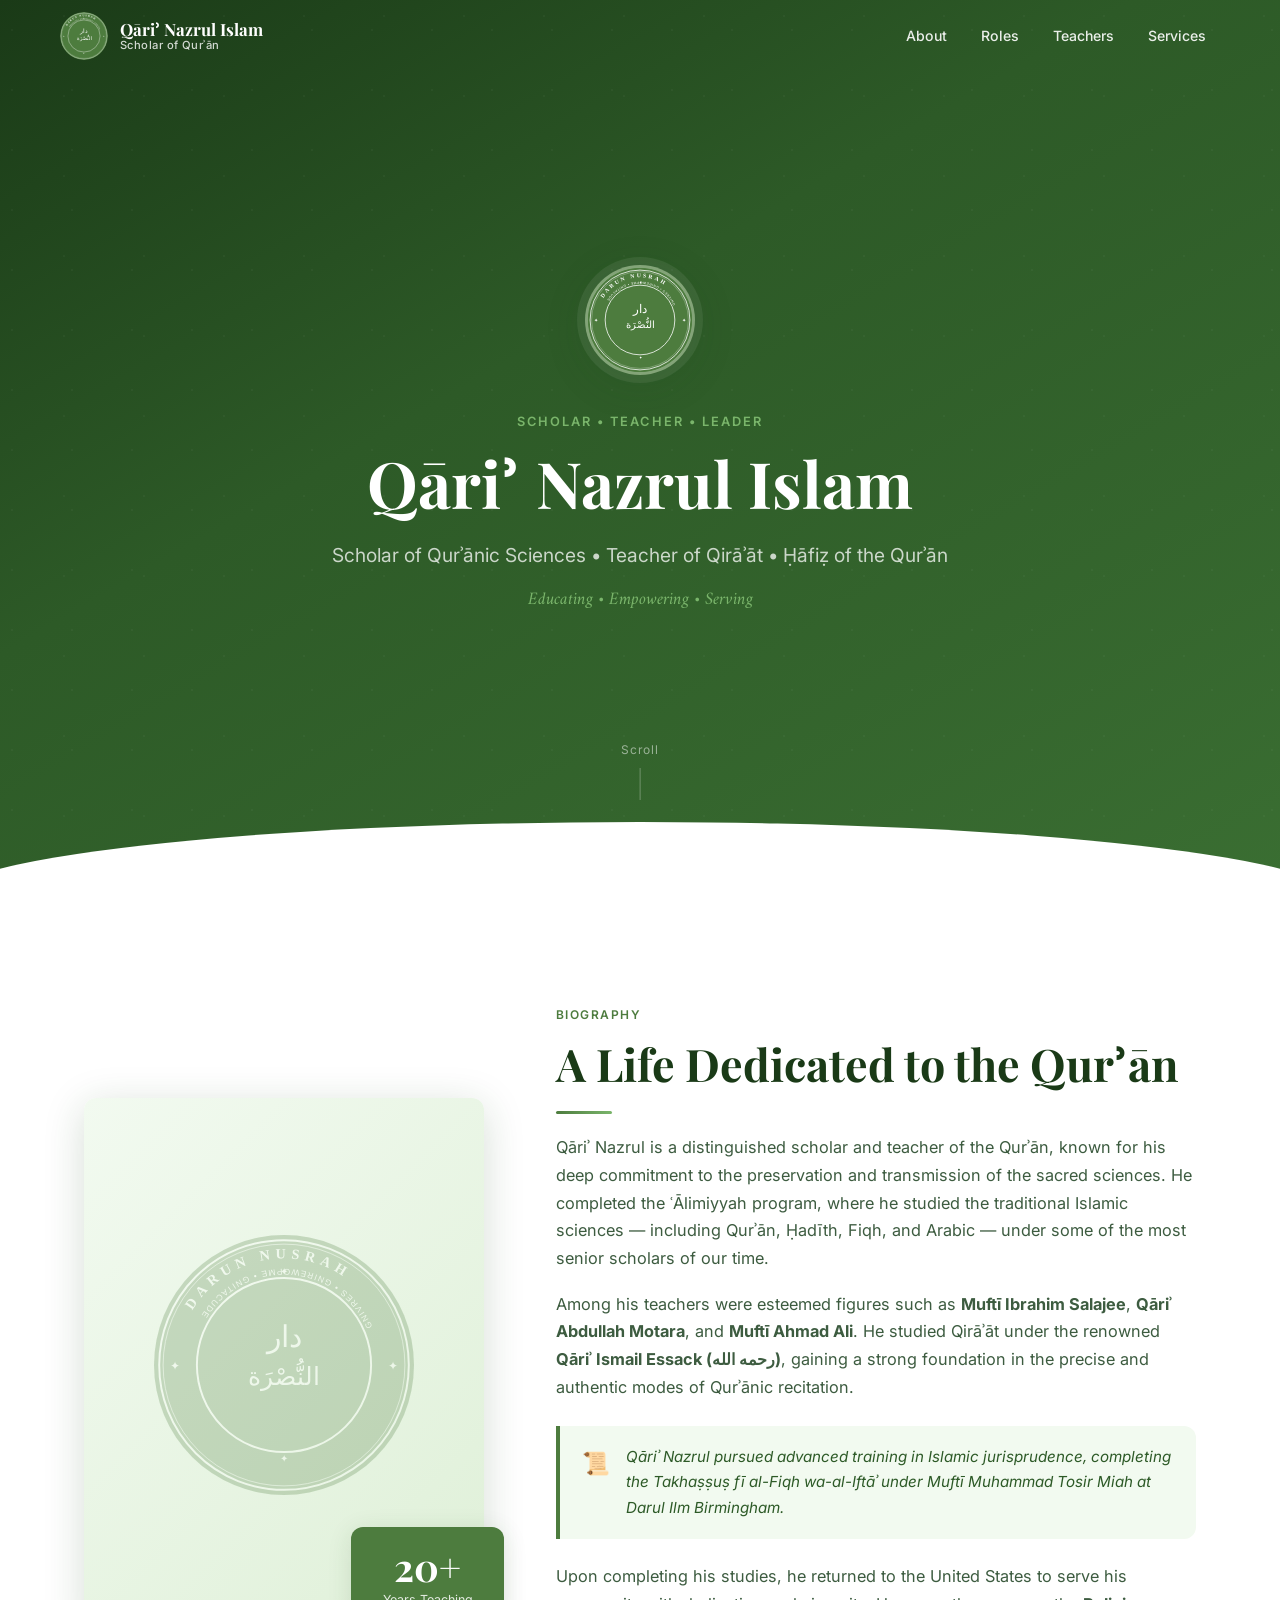
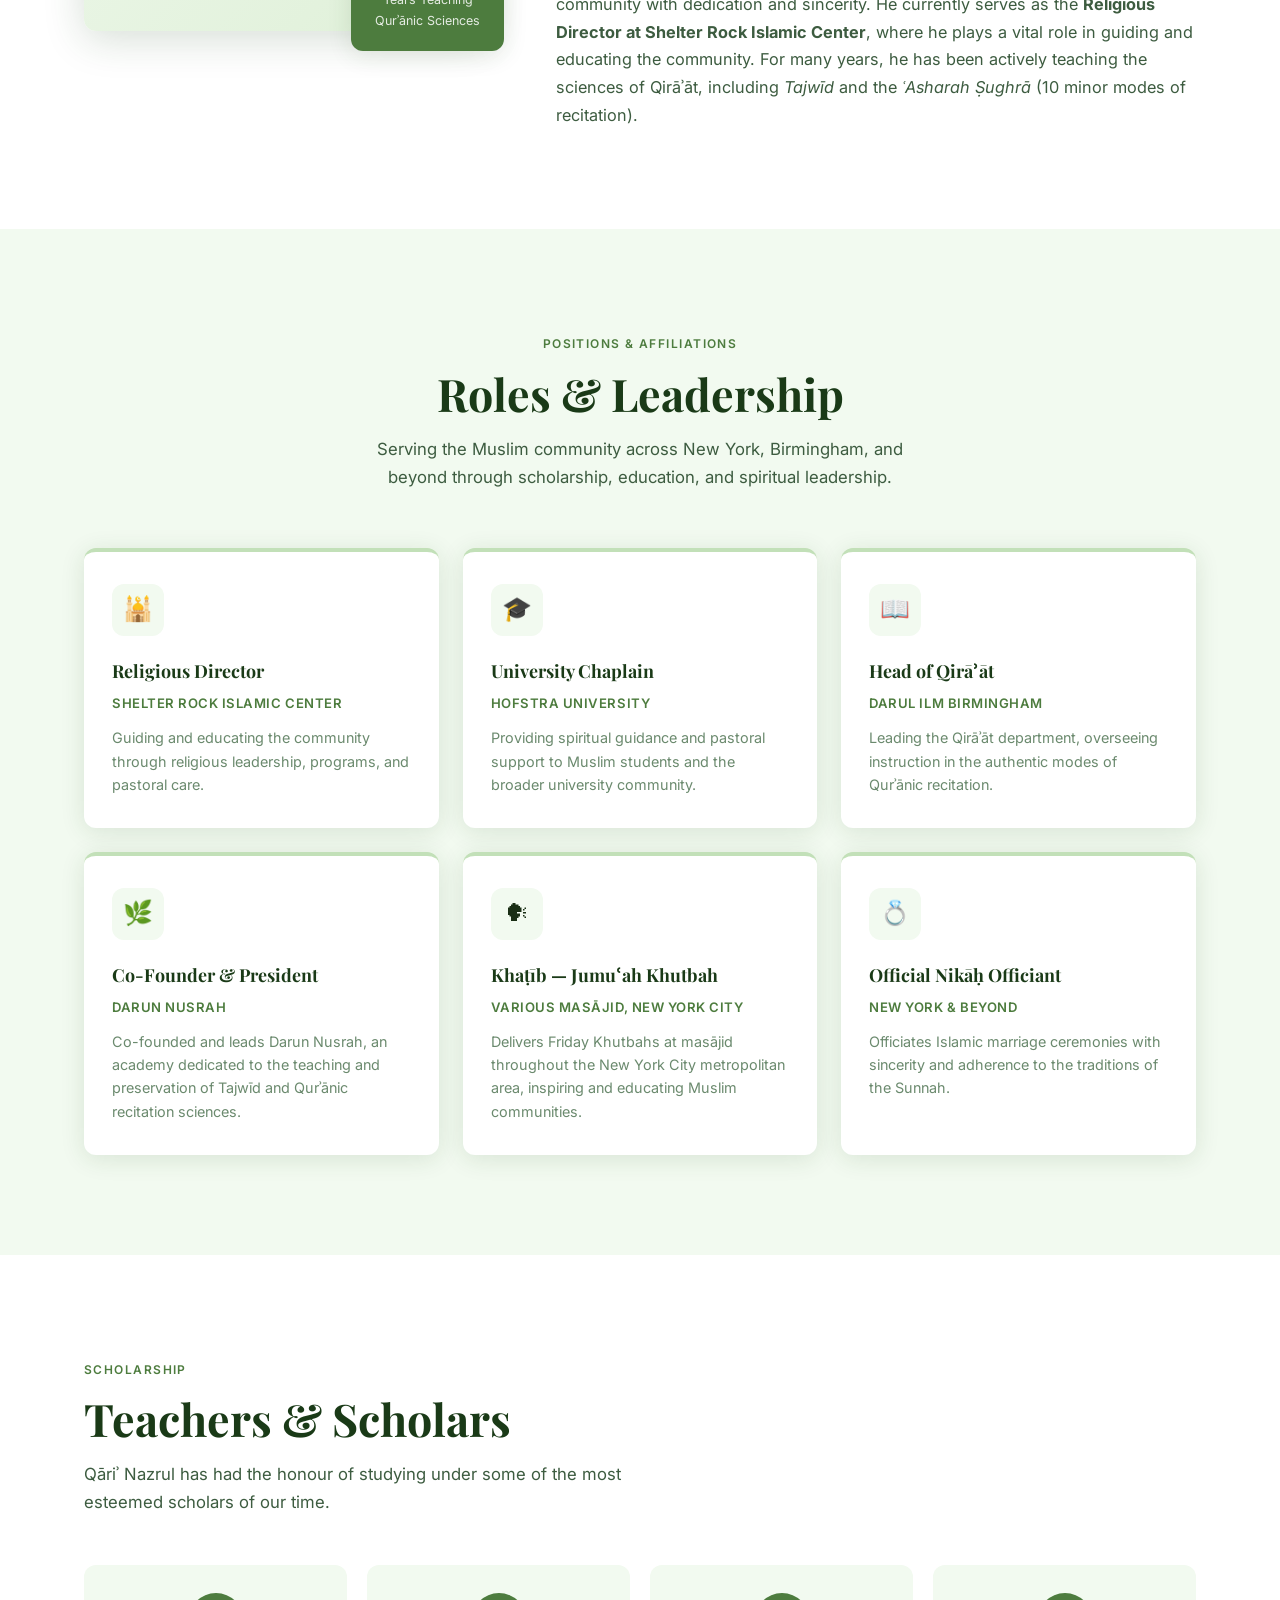
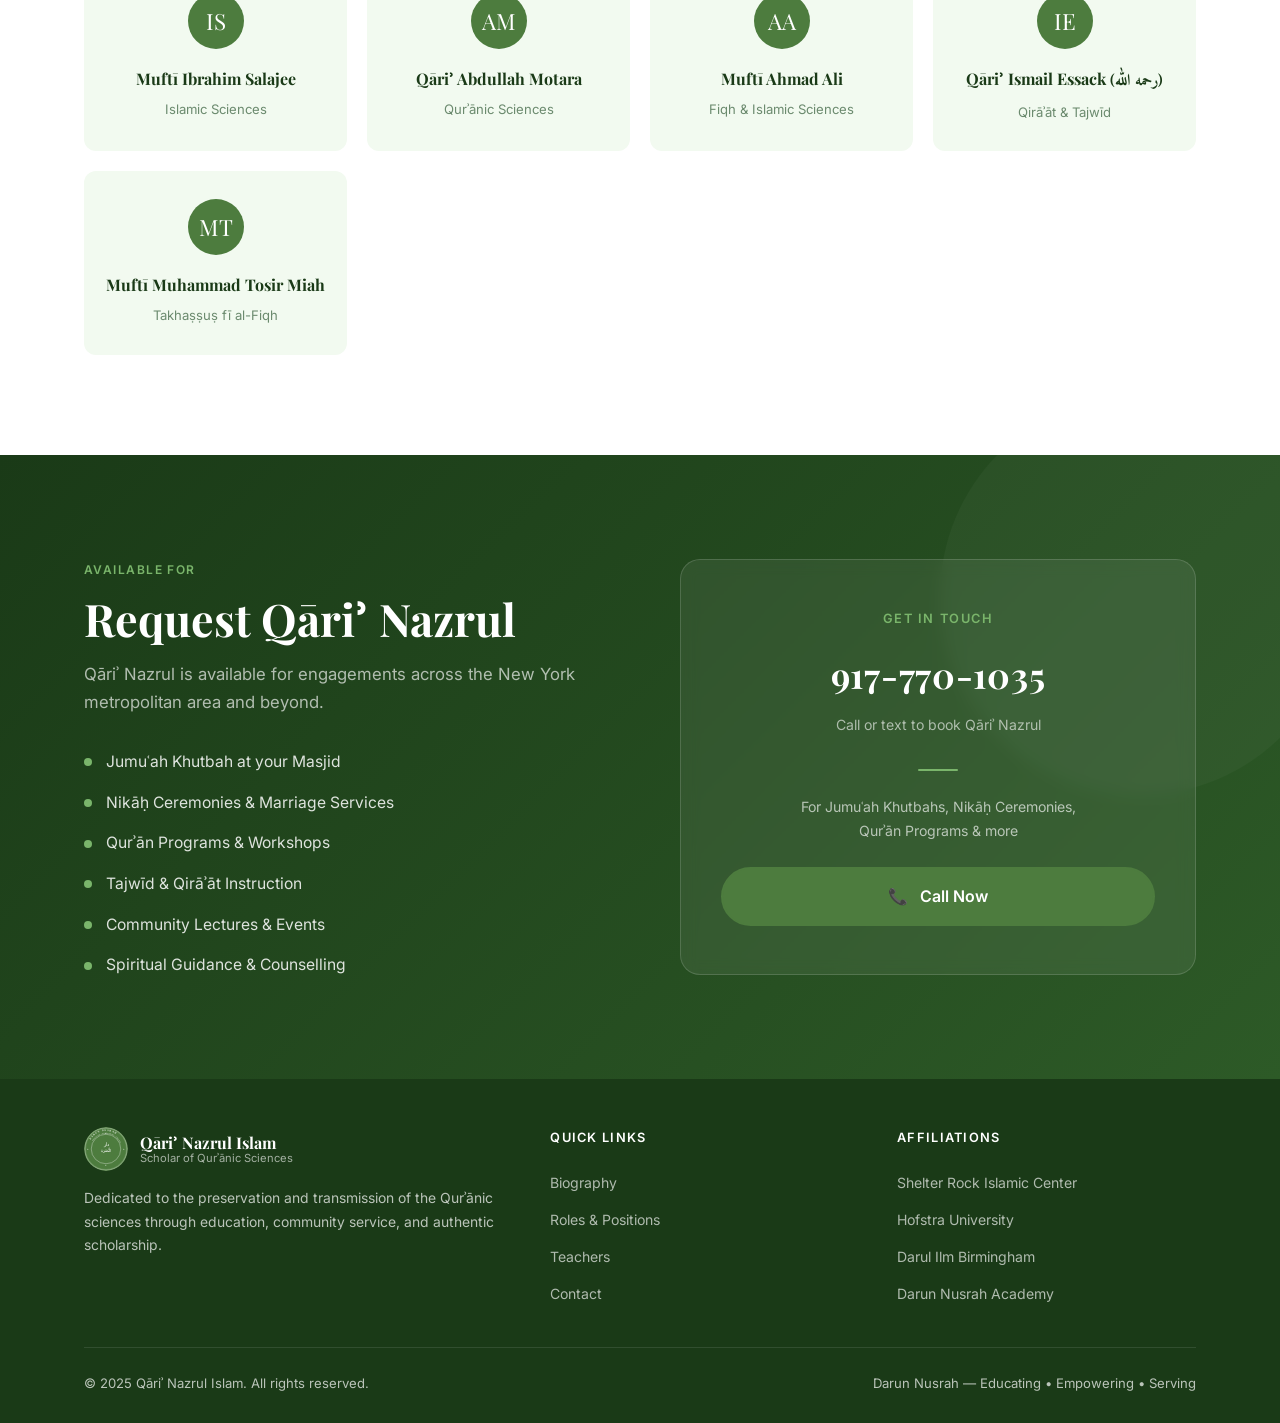
==== commit f59b5717: "Hide Learn About Qari Nazrul button from hero section Co-Authored-By: Claude Sonnet 4.6 <noreply@ant" ====
--- a/index.html
+++ b/index.html
@@ -47,7 +47,7 @@
       </p>
       <p class="hero-tagline">Educating &bull; Empowering &bull; Serving</p>
       <div class="hero-actions">
-        <a href="#about" class="btn btn-primary">Learn About Qāriʾ Nazrul</a>
+        <!-- <a href="#about" class="btn btn-primary">Learn About Qāriʾ Nazrul</a> -->
         <!-- <a href="recordings.html" class="btn btn-outline">🎙 Listen to Recitations</a> -->
       </div>
     </div>
